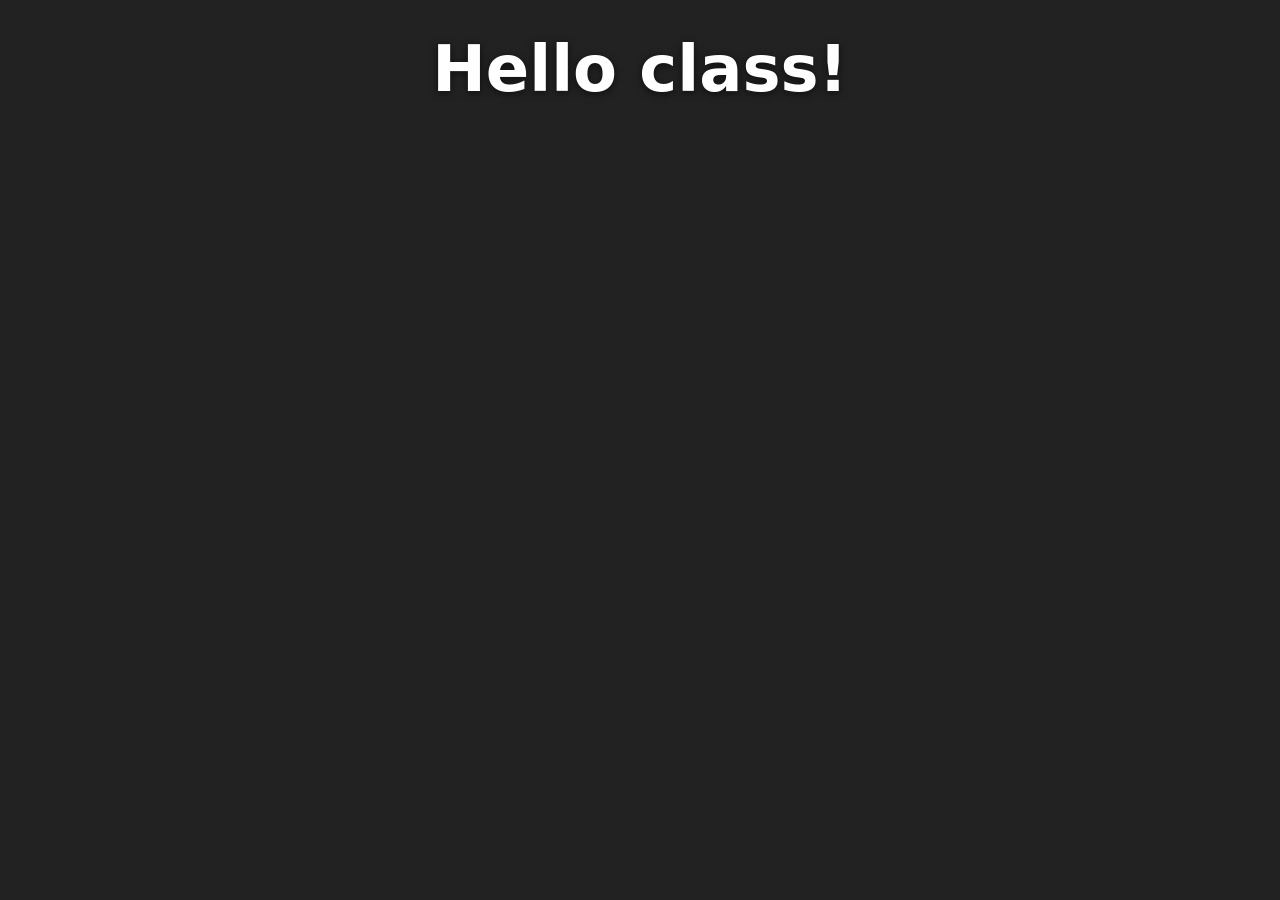
==== index.html @ 171ac143 "Add Hello class webpage with test-image.png background Co-Authored-By: Claude Opus 5.5 <noreply@anth" ====
<!DOCTYPE html>
<html lang="en">
<head>
  <meta charset="UTF-8">
  <meta name="viewport" content="width=device-width, initial-scale=1.0">
  <title>Hello Class</title>
  <style>
    html, body {
      margin: 0;
      min-height: 100%;
    }

    body {
      min-height: 100vh;
      background-color: #222;
      background-image: url("test-image.png");
      background-size: cover;
      background-position: center;
      background-repeat: no-repeat;
      background-attachment: fixed;
      font-family: system-ui, -apple-system, "Segoe UI", Roboto, sans-serif;
    }

    h1 {
      margin: 0;
      padding: 2rem 1rem;
      text-align: center;
      font-size: clamp(2rem, 6vw, 4rem);
      color: #fff;
      text-shadow: 0 2px 8px rgba(0, 0, 0, 0.6);
    }
  </style>
</head>
<body>
  <h1>Hello class!</h1>
</body>
</html>
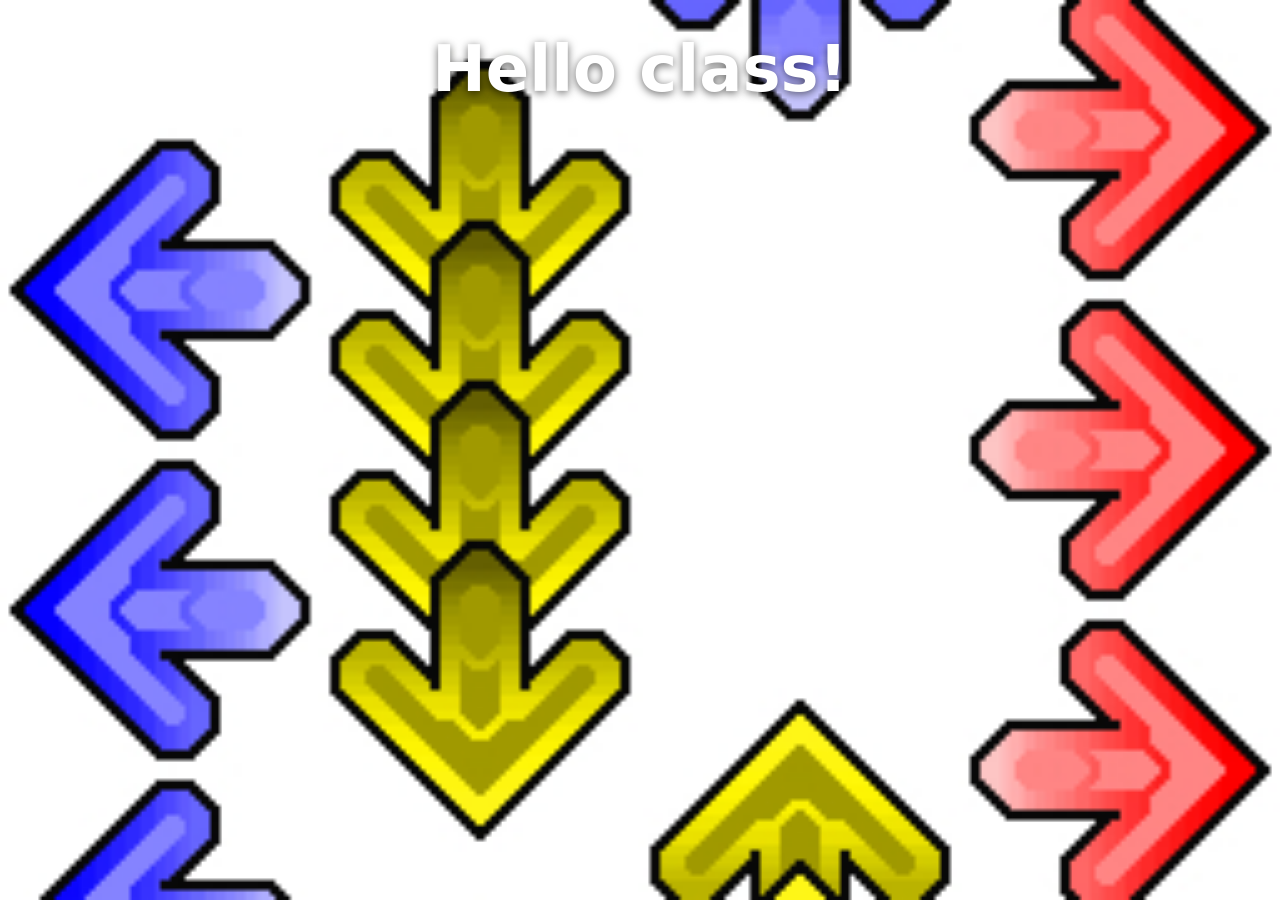
==== commit b7e7653e: "Use Note_example.jpg as the page background Co-Authored-By: Claude Opus 5.5 <noreply@anthropic.com> " ====
--- a/index.html
+++ b/index.html
@@ -13,7 +13,7 @@
     body {
       min-height: 100vh;
       background-color: #222;
-      background-image: url("test-image.png");
+      background-image: url("Note_example.jpg");
       background-size: cover;
       background-position: center;
       background-repeat: no-repeat;
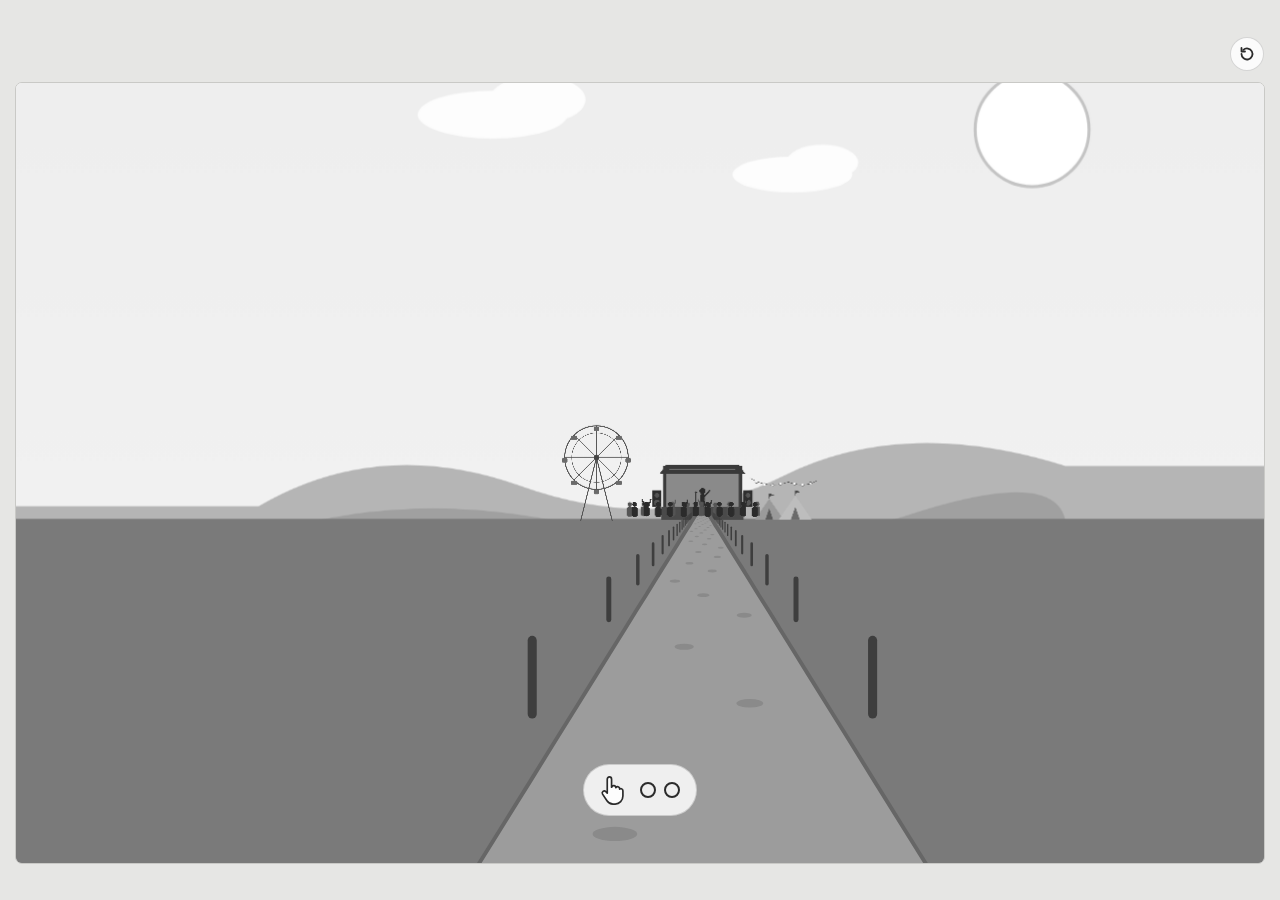
==== commit d35bd4d1: "Add Getting to the Front: one sequential prototype from the three studies Combines the studies into " ====
--- a/index.html
+++ b/index.html
@@ -1,37 +1,417 @@
-<!DOCTYPE html>
+<!doctype html>
 <html lang="en">
 <head>
-  <meta charset="UTF-8">
-  <meta name="viewport" content="width=device-width, initial-scale=1.0">
-  <title>Hello Class</title>
-  <style>
-    html, body {
-      margin: 0;
-      min-height: 100%;
-    }
-
-    body {
-      min-height: 100vh;
-      background-color: #222;
-      background-image: url("Note_example.jpg");
-      background-size: cover;
-      background-position: center;
-      background-repeat: no-repeat;
-      background-attachment: fixed;
-      font-family: system-ui, -apple-system, "Segoe UI", Roboto, sans-serif;
-    }
-
-    h1 {
-      margin: 0;
-      padding: 2rem 1rem;
-      text-align: center;
-      font-size: clamp(2rem, 6vw, 4rem);
-      color: #fff;
-      text-shadow: 0 2px 8px rgba(0, 0, 0, 0.6);
-    }
-  </style>
+<meta charset="utf-8">
+<meta name="viewport" content="width=device-width,initial-scale=1,viewport-fit=cover">
+<title>Getting to the Front</title>
+<link rel="preconnect" href="https://fonts.googleapis.com">
+<link rel="stylesheet" href="https://fonts.googleapis.com/css2?family=Space+Mono:wght@400;700&display=swap">
+<link rel="stylesheet" href="css/style.css">
 </head>
 <body>
-  <h1>Hello class!</h1>
+
+<div class="top">
+  <button class="reset" id="reset" type="button" aria-label="Reset">
+    <svg viewBox="0 0 16 16" fill="none" stroke="currentColor" stroke-width="1.8" stroke-linecap="round" stroke-linejoin="round" aria-hidden="true">
+      <path d="M2.5 8a5.5 5.5 0 1 0 1.8-4.1"/><path d="M2.5 2v3.5H6"/>
+    </svg>
+  </button>
+</div>
+
+<div class="frame" id="frame" data-stage="1" aria-label="Outdoor festival scene seen from far away. Click twice to push the camera forward.">
+
+  <!-- ===================== Stage 1: Camera Push Forward (01-camera-push-forward) ===================== -->
+  <div class="stage" id="s1">
+    <!-- Each layer: r = its distance from the camera at the end position (the back of the crowd, front row = 1) -->
+    <!-- sky, sun, clouds -->
+    <svg class="layer" data-r="200" data-e="330" viewBox="0 0 800 500" preserveAspectRatio="xMidYMid slice">
+      <defs><linearGradient id="s1-sky" x1="0" y1="0" x2="0" y2="1"><stop offset="0" stop-color="#d9d9d9"/><stop offset="1" stop-color="#f2f2f2"/></linearGradient></defs>
+      <rect x="-2000" y="-2000" width="4800" height="2400" fill="url(#s1-sky)"/>
+      <circle cx="660" cy="80" r="38" fill="#ffffff" stroke="#c4c4c4" stroke-width="2"/>
+      <g fill="#ffffff" opacity="0.9">
+        <ellipse cx="300" cy="70" rx="50" ry="16"/><ellipse cx="330" cy="60" rx="32" ry="16"/>
+        <ellipse cx="500" cy="110" rx="40" ry="12"/><ellipse cx="520" cy="102" rx="24" ry="12"/>
+      </g>
+    </svg>
+    <!-- distant hills -->
+    <svg class="layer" data-r="15" data-e="318" viewBox="0 0 800 500" preserveAspectRatio="xMidYMid slice">
+      <path d="M-3000,320 L0,320 Q120,250 260,300 T520,290 T800,280 L3800,280 L3800,2000 L-3000,2000 Z" fill="#b5b5b5"/>
+      <path d="M-3000,350 L0,350 Q150,300 320,340 T640,330 T800,335 L3800,335 L3800,2000 L-3000,2000 Z" fill="#a0a0a0"/>
+    </svg>
+    <!-- ground plane -->
+    <svg class="layer" data-r="2.1" data-e="332" viewBox="0 0 800 500" preserveAspectRatio="xMidYMid slice">
+      <rect x="-20000" y="378" width="40000" height="20000" fill="#7a7a7a"/>
+    </svg>
+    <!-- ferris wheel -->
+    <svg class="layer" data-r="2.4" data-e="332" viewBox="0 0 800 500" preserveAspectRatio="xMidYMid slice">
+      <g stroke="#555555" stroke-width="3" fill="none">
+        <line x1="140" y1="200" x2="95" y2="380"/><line x1="140" y1="200" x2="185" y2="380"/>
+        <circle cx="140" cy="200" r="90"/><circle cx="140" cy="200" r="70" stroke-width="1.5"/>
+        <line x1="50" y1="200" x2="230" y2="200" stroke-width="1.5"/><line x1="140" y1="110" x2="140" y2="290" stroke-width="1.5"/>
+        <line x1="76.4" y1="136.4" x2="203.6" y2="263.6" stroke-width="1.5"/><line x1="203.6" y1="136.4" x2="76.4" y2="263.6" stroke-width="1.5"/>
+      </g>
+      <circle cx="140" cy="200" r="7" fill="#444444"/>
+      <g fill="#6a6a6a">
+        <rect x="222" y="202" width="16" height="12" rx="3"/><rect x="195.6" y="265.6" width="16" height="12" rx="3"/>
+        <rect x="132" y="292" width="16" height="12" rx="3"/><rect x="68.4" y="265.6" width="16" height="12" rx="3"/>
+        <rect x="42" y="202" width="16" height="12" rx="3"/><rect x="68.4" y="138.4" width="16" height="12" rx="3"/>
+        <rect x="132" y="112" width="16" height="12" rx="3"/><rect x="195.6" y="138.4" width="16" height="12" rx="3"/>
+      </g>
+    </svg>
+    <!-- stage: the destination -->
+    <svg class="layer" data-r="2.2" data-e="292" viewBox="0 0 800 500" preserveAspectRatio="xMidYMid slice">
+      <rect x="330" y="200" width="220" height="100" fill="#8a8a8a"/>
+      <polygon points="310,200 570,200 550,172 330,172" fill="#3a3a3a"/>
+      <line x1="340" y1="186" x2="540" y2="186" stroke="#7a7a7a" stroke-width="1.5"/>
+      <rect x="320" y="175" width="10" height="125" fill="#3a3a3a"/><rect x="550" y="175" width="10" height="125" fill="#3a3a3a"/>
+      <rect x="315" y="300" width="250" height="40" fill="#4a4a4a"/>
+      <rect x="288" y="250" width="28" height="50" fill="#2e2e2e"/><circle cx="302" cy="265" r="7" fill="#555555"/><circle cx="302" cy="287" r="9" fill="#555555"/>
+      <rect x="564" y="250" width="28" height="50" fill="#2e2e2e"/><circle cx="578" cy="265" r="7" fill="#555555"/><circle cx="578" cy="287" r="9" fill="#555555"/>
+      <circle cx="440" cy="252" r="9" fill="#2b2b2b"/>
+      <rect x="433" y="261" width="14" height="39" rx="5" fill="#2b2b2b"/>
+      <line x1="447" y1="268" x2="462" y2="250" stroke="#2b2b2b" stroke-width="4" stroke-linecap="round"/>
+      <line x1="420" y1="300" x2="420" y2="258" stroke="#2b2b2b" stroke-width="2"/><circle cx="420" cy="256" r="3" fill="#2b2b2b"/>
+    </svg>
+    <!-- tents + string lights -->
+    <svg class="layer" data-r="2.1" data-e="332" viewBox="0 0 800 500" preserveAspectRatio="xMidYMid slice">
+      <polygon points="605,380 650,315 695,380" fill="#9a9a9a"/><polygon points="638,380 650,345 662,380" fill="#5a5a5a"/>
+      <line x1="650" y1="315" x2="650" y2="298" stroke="#444444" stroke-width="2"/><polygon points="650,298 666,303 650,308" fill="#444444"/>
+      <polygon points="680,380 732,305 784,380" fill="#bdbdbd"/><polygon points="718,380 732,340 746,380" fill="#6a6a6a"/>
+      <line x1="732" y1="305" x2="732" y2="288" stroke="#444444" stroke-width="2"/><polygon points="732,288 748,293 732,298" fill="#444444"/>
+      <path d="M590,250 Q650,285 710,262 Q760,282 800,258" fill="none" stroke="#444444" stroke-width="1.5"/>
+      <g fill="#ffffff" stroke="#555555" stroke-width="1">
+        <circle cx="610" cy="262" r="4"/><circle cx="635" cy="270" r="4"/><circle cx="660" cy="272" r="4"/><circle cx="685" cy="268" r="4"/>
+        <circle cx="730" cy="268" r="4"/><circle cx="755" cy="271" r="4"/><circle cx="780" cy="266" r="4"/>
+      </g>
+    </svg>
+    <!-- path on the ground, drawn in true perspective each frame -->
+    <svg class="overlay" viewBox="0 0 800 500" preserveAspectRatio="xMidYMid slice">
+      <polygon id="s1-pathBody" fill="#9c9c9c"/>
+      <polyline id="s1-pathEdgeL" fill="none" stroke="#666666" stroke-linecap="round"/>
+      <polyline id="s1-pathEdgeR" fill="none" stroke="#666666" stroke-linecap="round"/>
+      <g id="s1-pathMarks" fill="#8a8a8a"></g>
+    </svg>
+    <!-- crowd back -->
+    <svg class="layer" data-r="1.2" data-e="394" data-blur="1" viewBox="0 0 800 500" preserveAspectRatio="xMidYMid slice">
+      <g fill="#555555">
+        <circle cx="75" cy="395" r="11"/><rect x="61" y="406" width="28" height="50" rx="11"/>
+        <circle cx="145" cy="393" r="11"/><rect x="131" y="404" width="28" height="50" rx="11"/>
+        <circle cx="215" cy="396" r="11"/><rect x="201" y="407" width="28" height="50" rx="11"/>
+        <circle cx="290" cy="394" r="11"/><rect x="276" y="405" width="28" height="50" rx="11"/>
+        <circle cx="365" cy="395" r="11"/><rect x="351" y="406" width="28" height="50" rx="11"/>
+        <circle cx="435" cy="393" r="11"/><rect x="421" y="404" width="28" height="50" rx="11"/>
+        <circle cx="505" cy="396" r="11"/><rect x="491" y="407" width="28" height="50" rx="11"/>
+        <circle cx="575" cy="394" r="11"/><rect x="561" y="405" width="28" height="50" rx="11"/>
+        <circle cx="645" cy="395" r="11"/><rect x="631" y="406" width="28" height="50" rx="11"/>
+        <circle cx="715" cy="393" r="11"/><rect x="701" y="404" width="28" height="50" rx="11"/>
+      </g>
+      <g stroke="#555555" stroke-width="6" stroke-linecap="round">
+        <line x1="295" y1="410" x2="305" y2="375"/><line x1="440" y1="410" x2="450" y2="372"/>
+        <line x1="430" y1="410" x2="420" y2="372"/><line x1="650" y1="410" x2="660" y2="374"/>
+      </g>
+    </svg>
+    <!-- crowd front -->
+    <svg class="layer" data-r="1" data-e="432" data-blur="1" viewBox="0 0 800 500" preserveAspectRatio="xMidYMid slice">
+      <g fill="#2b2b2b">
+        <circle cx="40" cy="432" r="14"/><rect x="22" y="446" width="36" height="60" rx="14"/>
+        <circle cx="110" cy="430" r="14"/><rect x="92" y="444" width="36" height="60" rx="14"/>
+        <circle cx="180" cy="433" r="14"/><rect x="162" y="447" width="36" height="60" rx="14"/>
+        <circle cx="250" cy="431" r="14"/><rect x="232" y="445" width="36" height="60" rx="14"/>
+        <circle cx="330" cy="432" r="14"/><rect x="312" y="446" width="36" height="60" rx="14"/>
+        <circle cx="400" cy="430" r="14"/><rect x="382" y="444" width="36" height="60" rx="14"/>
+        <circle cx="470" cy="433" r="14"/><rect x="452" y="447" width="36" height="60" rx="14"/>
+        <circle cx="540" cy="431" r="14"/><rect x="522" y="445" width="36" height="60" rx="14"/>
+        <circle cx="610" cy="432" r="14"/><rect x="592" y="446" width="36" height="60" rx="14"/>
+        <circle cx="680" cy="430" r="14"/><rect x="662" y="444" width="36" height="60" rx="14"/>
+        <circle cx="750" cy="433" r="14"/><rect x="732" y="447" width="36" height="60" rx="14"/>
+      </g>
+      <g stroke="#2b2b2b" stroke-width="8" stroke-linecap="round">
+        <line x1="120" y1="452" x2="135" y2="405"/><line x1="100" y1="452" x2="85" y2="405"/>
+        <line x1="340" y1="454" x2="352" y2="408"/><line x1="480" y1="455" x2="494" y2="410"/>
+        <line x1="460" y1="455" x2="446" y2="410"/><line x1="690" y1="452" x2="702" y2="406"/>
+      </g>
+    </svg>
+
+    <!-- path-side posts nearer than the crowd -->
+    <svg class="overlay" viewBox="0 0 800 500" preserveAspectRatio="xMidYMid slice"><g id="s1-posts"></g></svg>
+
+    <!-- Signifiers: cursor hand + two progress circles -->
+    <div class="hint" id="s1-hint" aria-hidden="true">
+      <svg class="hand" viewBox="0 0 32 32">
+        <path d="M12 4.5c0-1.4 1-2.5 2.3-2.5S16.6 3.1 16.6 4.5V13l.2-.1c.4-1.1 1.4-1.8 2.5-1.6 1 .2 1.7 1 1.8 2l.1.2c.5-.8 1.5-1.2 2.4-1 1 .3 1.6 1.2 1.6 2.2v.3c.5-.4 1.2-.6 1.9-.4 1 .3 1.6 1.2 1.6 2.2v5.7c0 4.6-3.6 8.5-8.2 8.5h-2.4c-2.6 0-5-1.3-6.4-3.5l-4.7-7.1c-.6-1-.4-2.2.5-2.9.9-.7 2.2-.6 3 .3L12 19.3V4.5z" fill="var(--pill)" stroke="currentColor" stroke-width="1.8" stroke-linejoin="round"/>
+      </svg>
+      <div class="dots" id="s1-dots"><span class="dot"></span><span class="dot"></span></div>
+    </div>
+  </div>
+
+  <!-- ===================== Stage 2: Push to the Side (02-push-to-the-side) ===================== -->
+  <div class="stage" id="s2" style="opacity:0;visibility:hidden">
+    <svg class="scene" viewBox="0 0 800 500" preserveAspectRatio="xMidYMid slice" aria-hidden="true">
+      <defs>
+        <linearGradient id="s2-sky" x1="0" y1="0" x2="0" y2="1">
+          <stop offset="0" stop-color="#cfcfcf"/><stop offset="1" stop-color="#ededed"/>
+        </linearGradient>
+        <linearGradient id="s2-beam" x1="0" y1="0" x2="0" y2="1">
+          <stop offset="0" stop-color="#ffffff" stop-opacity="0.75"/><stop offset="1" stop-color="#ffffff" stop-opacity="0"/>
+        </linearGradient>
+      </defs>
+      <g id="s2-cam">
+        <rect x="-200" y="-200" width="1200" height="900" fill="url(#s2-sky)"/>
+        <!-- Stage -->
+        <rect x="270" y="150" width="260" height="110" fill="#8a8a8a"/>
+        <polygon points="250,150 550,150 528,118 272,118" fill="#3a3a3a"/>
+        <line x1="285" y1="134" x2="515" y2="134" stroke="#7a7a7a" stroke-width="1.5"/>
+        <rect x="260" y="122" width="10" height="138" fill="#3a3a3a"/>
+        <rect x="530" y="122" width="10" height="138" fill="#3a3a3a"/>
+        <polygon points="300,138 240,260 330,260" fill="url(#s2-beam)"/>
+        <polygon points="400,138 360,260 440,260" fill="url(#s2-beam)"/>
+        <polygon points="500,138 470,260 560,260" fill="url(#s2-beam)"/>
+        <g fill="#ffffff" stroke="#555555" stroke-width="1">
+          <circle cx="300" cy="140" r="5"/><circle cx="400" cy="140" r="5"/><circle cx="500" cy="140" r="5"/>
+        </g>
+        <rect x="226" y="200" width="30" height="60" fill="#2e2e2e"/>
+        <circle cx="241" cy="217" r="7" fill="#555555"/><circle cx="241" cy="242" r="10" fill="#555555"/>
+        <rect x="544" y="200" width="30" height="60" fill="#2e2e2e"/>
+        <circle cx="559" cy="217" r="7" fill="#555555"/><circle cx="559" cy="242" r="10" fill="#555555"/>
+        <circle cx="400" cy="206" r="9" fill="#2b2b2b"/>
+        <rect x="393" y="215" width="14" height="40" rx="5" fill="#2b2b2b"/>
+        <line x1="407" y1="222" x2="422" y2="202" stroke="#2b2b2b" stroke-width="4" stroke-linecap="round"/>
+        <!-- Ground -->
+        <rect x="-200" y="260" width="1200" height="440" fill="#7a7a7a"/>
+        <!-- Crowd is built in script so each person can be shoved -->
+        <g id="s2-crowd"></g>
+      </g>
+      <!-- The viewer's own arms -->
+      <g id="s2-armL">
+        <g fill="#1f1f1f">
+          <path d="M150,500 L250,500 L320,330 L285,312 Z"/>
+          <ellipse cx="305" cy="312" rx="24" ry="28" transform="rotate(25 305 312)"/>
+          <rect x="283" y="268" width="11" height="40" rx="5.5" transform="rotate(25 288 288)"/>
+          <rect x="296" y="264" width="11" height="44" rx="5.5" transform="rotate(25 301 286)"/>
+          <rect x="309" y="268" width="11" height="40" rx="5.5" transform="rotate(25 314 288)"/>
+          <rect x="321" y="276" width="10" height="34" rx="5" transform="rotate(25 326 293)"/>
+          <rect x="318" y="306" width="10" height="28" rx="5" transform="rotate(70 323 320)"/>
+        </g>
+        <path d="M165,500 L245,500 L262,455 L196,438 Z" fill="#4a4a4a"/>
+      </g>
+      <g id="s2-armR">
+        <g fill="#1f1f1f">
+          <path d="M650,500 L550,500 L480,330 L515,312 Z"/>
+          <ellipse cx="495" cy="312" rx="24" ry="28" transform="rotate(-25 495 312)"/>
+          <rect x="506" y="268" width="11" height="40" rx="5.5" transform="rotate(-25 512 288)"/>
+          <rect x="493" y="264" width="11" height="44" rx="5.5" transform="rotate(-25 499 286)"/>
+          <rect x="480" y="268" width="11" height="40" rx="5.5" transform="rotate(-25 486 288)"/>
+          <rect x="469" y="276" width="10" height="34" rx="5" transform="rotate(-25 474 293)"/>
+          <rect x="472" y="306" width="10" height="28" rx="5" transform="rotate(-70 477 320)"/>
+        </g>
+        <path d="M635,500 L555,500 L538,455 L604,438 Z" fill="#4a4a4a"/>
+      </g>
+    </svg>
+
+    <div class="meter left" id="s2-meterL" aria-hidden="true">
+      <svg class="hand" viewBox="0 0 32 32">
+        <path d="M12 4.5c0-1.4 1-2.5 2.3-2.5S16.6 3.1 16.6 4.5V13l.2-.1c.4-1.1 1.4-1.8 2.5-1.6 1 .2 1.7 1 1.8 2l.1.2c.5-.8 1.5-1.2 2.4-1 1 .3 1.6 1.2 1.6 2.2v.3c.5-.4 1.2-.6 1.9-.4 1 .3 1.6 1.2 1.6 2.2v5.7c0 4.6-3.6 8.5-8.2 8.5h-2.4c-2.6 0-5-1.3-6.4-3.5l-4.7-7.1c-.6-1-.4-2.2.5-2.9.9-.7 2.2-.6 3 .3L12 19.3V4.5z" fill="var(--pill)" stroke="currentColor" stroke-width="1.8" stroke-linejoin="round"/>
+      </svg>
+      <div class="bar"><div class="fill" id="s2-fillL"></div><div class="ticks"></div></div>
+    </div>
+    <div class="meter right" id="s2-meterR" aria-hidden="true">
+      <svg class="hand" viewBox="0 0 32 32">
+        <path d="M12 4.5c0-1.4 1-2.5 2.3-2.5S16.6 3.1 16.6 4.5V13l.2-.1c.4-1.1 1.4-1.8 2.5-1.6 1 .2 1.7 1 1.8 2l.1.2c.5-.8 1.5-1.2 2.4-1 1 .3 1.6 1.2 1.6 2.2v.3c.5-.4 1.2-.6 1.9-.4 1 .3 1.6 1.2 1.6 2.2v5.7c0 4.6-3.6 8.5-8.2 8.5h-2.4c-2.6 0-5-1.3-6.4-3.5l-4.7-7.1c-.6-1-.4-2.2.5-2.9.9-.7 2.2-.6 3 .3L12 19.3V4.5z" fill="var(--pill)" stroke="currentColor" stroke-width="1.8" stroke-linejoin="round"/>
+      </svg>
+      <div class="bar"><div class="fill" id="s2-fillR"></div><div class="ticks"></div></div>
+    </div>
+  </div>
+
+  <!-- ===================== Stage 3: Push Forward (03-push-forward-through-crowd) ===================== -->
+  <div class="stage" id="s3" style="opacity:0;visibility:hidden">
+    <svg class="scene" viewBox="0 0 800 500" preserveAspectRatio="xMidYMid slice" aria-hidden="true">
+      <defs>
+        <linearGradient id="s3-sky" x1="0" y1="0" x2="0" y2="1">
+          <stop offset="0" stop-color="#cfcfcf"/><stop offset="1" stop-color="#ededed"/>
+        </linearGradient>
+        <linearGradient id="s3-beam" x1="0" y1="0" x2="0" y2="1">
+          <stop offset="0" stop-color="#ffffff" stop-opacity="0.7"/><stop offset="1" stop-color="#ffffff" stop-opacity="0"/>
+        </linearGradient>
+      </defs>
+      <g id="s3-world">
+        <rect x="-4000" y="-4000" width="8800" height="8800" fill="url(#s3-sky)"/>
+
+        <!-- Stage (r 3.0) -->
+        <g class="layer" data-r="3" data-k="3">
+          <rect x="120" y="90" width="560" height="200" fill="#8a8a8a"/>
+          <polygon points="80,90 720,90 690,48 110,48" fill="#3a3a3a"/>
+          <line x1="130" y1="70" x2="670" y2="70" stroke="#6a6a6a" stroke-width="2"/>
+          <rect x="104" y="56" width="16" height="234" fill="#3a3a3a"/>
+          <rect x="680" y="56" width="16" height="234" fill="#3a3a3a"/>
+          <g id="s3-beams">
+            <polygon points="230,80 150,290 290,290" fill="url(#s3-beam)"/>
+            <polygon points="400,80 330,290 470,290" fill="url(#s3-beam)"/>
+            <polygon points="570,80 510,290 650,290" fill="url(#s3-beam)"/>
+          </g>
+          <g fill="#ffffff" stroke="#555555" stroke-width="1.5">
+            <circle cx="230" cy="82" r="7"/><circle cx="400" cy="82" r="7"/><circle cx="570" cy="82" r="7"/>
+          </g>
+          <rect x="134" y="180" width="54" height="110" fill="#2e2e2e"/>
+          <circle class="cone" data-r0="13" cx="161" cy="210" r="13" fill="#555555"/>
+          <circle class="cone" data-r0="19" cx="161" cy="256" r="19" fill="#555555"/>
+          <rect x="612" y="180" width="54" height="110" fill="#2e2e2e"/>
+          <circle class="cone" data-r0="13" cx="639" cy="210" r="13" fill="#555555"/>
+          <circle class="cone" data-r0="19" cx="639" cy="256" r="19" fill="#555555"/>
+          <!-- Performer -->
+          <g id="s3-performer">
+            <line x1="372" y1="290" x2="372" y2="178" stroke="#2b2b2b" stroke-width="3"/>
+            <line x1="372" y1="178" x2="388" y2="172" stroke="#2b2b2b" stroke-width="3" stroke-linecap="round"/>
+            <g id="s3-pBody">
+              <circle cx="400" cy="160" r="17" fill="#2b2b2b"/>
+              <path id="s3-smile" d="M391,163 Q400,172 409,163" fill="none" stroke="#bdbdbd" stroke-width="2.6" stroke-linecap="round" opacity="0"/>
+              <rect x="386" y="178" width="28" height="70" rx="10" fill="#2b2b2b"/>
+              <line id="s3-armUp" x1="412" y1="190" x2="440" y2="150" stroke="#2b2b2b" stroke-width="7" stroke-linecap="round"/>
+              <!-- thumbs up, toward the viewer -->
+              <g id="s3-thumb" opacity="0">
+                <line x1="412" y1="190" x2="444" y2="176" stroke="#2b2b2b" stroke-width="7" stroke-linecap="round"/>
+                <rect x="440" y="168" width="15" height="15" rx="5" fill="#2b2b2b"/>
+                <rect x="443" y="154" width="7" height="17" rx="3.5" fill="#2b2b2b"/>
+              </g>
+              <ellipse cx="404" cy="226" rx="20" ry="14" fill="#555555" transform="rotate(-25 404 226)"/>
+              <line x1="414" y1="220" x2="452" y2="196" stroke="#555555" stroke-width="4" stroke-linecap="round"/>
+            </g>
+            <rect x="388" y="242" width="10" height="48" rx="4" fill="#2b2b2b"/>
+            <rect x="402" y="242" width="10" height="48" rx="4" fill="#2b2b2b"/>
+          </g>
+          <rect x="96" y="320" width="608" height="140" fill="#3a3a3a"/>
+          <rect x="96" y="290" width="608" height="34" fill="#4a4a4a"/>
+          <line x1="96" y1="290" x2="704" y2="290" stroke="#3a3a3a" stroke-width="3"/>
+        </g>
+
+        <!-- Ground + barrier (r 1.6) -->
+        <g class="layer" data-r="1.6" data-k="1.6">
+          <rect x="-4000" y="340" width="8800" height="5000" fill="#7a7a7a"/>
+          <rect x="-4000" y="324" width="8800" height="16" fill="#9a9a9a"/>
+          <g stroke="#8a8a8a" stroke-width="3">
+            <line x1="-200" y1="324" x2="-200" y2="340"/><line x1="-80" y1="324" x2="-80" y2="340"/>
+            <line x1="40" y1="324" x2="40" y2="340"/><line x1="160" y1="324" x2="160" y2="340"/>
+            <line x1="280" y1="324" x2="280" y2="340"/><line x1="400" y1="324" x2="400" y2="340"/>
+            <line x1="520" y1="324" x2="520" y2="340"/><line x1="640" y1="324" x2="640" y2="340"/>
+            <line x1="760" y1="324" x2="760" y2="340"/><line x1="880" y1="324" x2="880" y2="340"/>
+            <line x1="1000" y1="324" x2="1000" y2="340"/>
+          </g>
+        </g>
+
+        <!-- Front row at the barrier (r 1.5) -->
+        <g class="layer crowd" data-r="1.5" data-k="1.5">
+          <g fill="#8c8c8c">
+            <circle cx="30" cy="322" r="13"/><rect x="12" y="335" width="36" height="60" rx="13"/>
+            <circle cx="110" cy="320" r="13"/><rect x="92" y="333" width="36" height="60" rx="13"/>
+            <circle cx="190" cy="323" r="13"/><rect x="172" y="336" width="36" height="60" rx="13"/>
+            <circle cx="270" cy="321" r="13"/><rect x="252" y="334" width="36" height="60" rx="13"/>
+            <circle cx="350" cy="322" r="13"/><rect x="332" y="335" width="36" height="60" rx="13"/>
+            <circle cx="450" cy="320" r="13"/><rect x="432" y="333" width="36" height="60" rx="13"/>
+            <circle cx="530" cy="323" r="13"/><rect x="512" y="336" width="36" height="60" rx="13"/>
+            <circle cx="610" cy="321" r="13"/><rect x="592" y="334" width="36" height="60" rx="13"/>
+            <circle cx="690" cy="322" r="13"/><rect x="672" y="335" width="36" height="60" rx="13"/>
+            <circle cx="770" cy="320" r="13"/><rect x="752" y="333" width="36" height="60" rx="13"/>
+          </g>
+          <g stroke="#8c8c8c" stroke-width="7" stroke-linecap="round">
+            <line x1="120" y1="342" x2="132" y2="290"/><line x1="100" y1="342" x2="88" y2="290"/>
+            <line x1="280" y1="342" x2="292" y2="292"/>
+            <line x1="460" y1="342" x2="472" y2="290"/><line x1="440" y1="342" x2="428" y2="290"/>
+            <line x1="700" y1="342" x2="712" y2="292"/>
+          </g>
+        </g>
+
+        <!-- Middle row (r 1.0) -->
+        <g class="layer crowd" data-r="1" data-k="1">
+          <g fill="#5e5e5e">
+            <circle cx="70" cy="362" r="19"/><rect x="44" y="381" width="52" height="120" rx="19"/>
+            <circle cx="200" cy="358" r="19"/><rect x="174" y="377" width="52" height="120" rx="19"/>
+            <circle cx="600" cy="358" r="19"/><rect x="574" y="377" width="52" height="120" rx="19"/>
+            <circle cx="730" cy="362" r="19"/><rect x="704" y="381" width="52" height="120" rx="19"/>
+          </g>
+          <g stroke="#5e5e5e" stroke-width="10" stroke-linecap="round">
+            <line x1="215" y1="390" x2="238" y2="320"/>
+            <line x1="585" y1="390" x2="562" y2="320"/>
+            <line x1="745" y1="394" x2="768" y2="324"/>
+          </g>
+        </g>
+
+        <!-- Nearest heads (r 0.6) -->
+        <g class="layer crowd" data-r="0.6" data-k="0.6">
+          <g fill="#3a3a3a">
+            <circle cx="-4" cy="420" r="38"/><rect x="-52" y="456" width="96" height="80" rx="38"/>
+            <circle cx="804" cy="420" r="38"/><rect x="756" y="456" width="96" height="80" rx="38"/>
+          </g>
+        </g>
+
+        <!-- Two rows that stand between the viewer and the barrier at the start,
+             built from the same crowd figures, leaving a man-sized gap in the middle -->
+        <g class="layer crowd" data-r="-0.6" data-k="1.6">
+          <g fill="#4a4a4a">
+            <circle cx="60" cy="312" r="28"/><rect x="24" y="340" width="72" height="200" rx="28"/>
+            <circle cx="166" cy="318" r="28"/><rect x="130" y="346" width="72" height="200" rx="28"/>
+            <circle cx="272" cy="314" r="28"/><rect x="236" y="342" width="72" height="200" rx="28"/>
+            <circle cx="528" cy="314" r="28"/><rect x="492" y="342" width="72" height="200" rx="28"/>
+            <circle cx="634" cy="318" r="28"/><rect x="598" y="346" width="72" height="200" rx="28"/>
+            <circle cx="740" cy="312" r="28"/><rect x="704" y="340" width="72" height="200" rx="28"/>
+          </g>
+          <g stroke="#4a4a4a" stroke-width="14" stroke-linecap="round">
+            <line x1="190" y1="370" x2="214" y2="276"/><line x1="610" y1="370" x2="586" y2="276"/>
+          </g>
+        </g>
+        <g class="layer crowd" data-r="-1.4" data-k="0.8">
+          <g fill="#2e2e2e">
+            <circle cx="30" cy="300" r="46"/><rect x="-30" y="346" width="120" height="280" rx="46"/>
+            <circle cx="150" cy="306" r="46"/><rect x="90" y="352" width="120" height="280" rx="46"/>
+            <circle cx="262" cy="320" r="46"/><rect x="202" y="366" width="120" height="280" rx="46"/>
+            <circle cx="538" cy="320" r="46"/><rect x="478" y="366" width="120" height="280" rx="46"/>
+            <circle cx="650" cy="306" r="46"/><rect x="590" y="352" width="120" height="280" rx="46"/>
+            <circle cx="770" cy="300" r="46"/><rect x="710" y="346" width="120" height="280" rx="46"/>
+          </g>
+          <g stroke="#2e2e2e" stroke-width="22" stroke-linecap="round">
+            <line x1="128" y1="390" x2="96" y2="236"/><line x1="680" y1="388" x2="712" y2="240"/>
+          </g>
+        </g>
+      </g>
+
+      <!-- The viewer's own hands -->
+      <g id="s3-handL">
+        <g fill="#1f1f1f">
+          <path d="M190,500 L280,500 L340,372 L306,356 Z"/>
+          <ellipse cx="324" cy="352" rx="23" ry="27" transform="rotate(22 324 352)"/>
+          <rect x="303" y="308" width="11" height="40" rx="5.5" transform="rotate(22 308 328)"/>
+          <rect x="316" y="304" width="11" height="44" rx="5.5" transform="rotate(22 321 326)"/>
+          <rect x="329" y="308" width="11" height="40" rx="5.5" transform="rotate(22 334 328)"/>
+          <rect x="341" y="316" width="10" height="34" rx="5" transform="rotate(22 346 333)"/>
+          <rect x="337" y="346" width="10" height="28" rx="5" transform="rotate(68 342 360)"/>
+        </g>
+        <path d="M200,500 L274,500 L290,462 L228,446 Z" fill="#4a4a4a"/>
+      </g>
+      <g id="s3-handR">
+        <g fill="#1f1f1f">
+          <path d="M610,500 L520,500 L460,372 L494,356 Z"/>
+          <ellipse cx="476" cy="352" rx="23" ry="27" transform="rotate(-22 476 352)"/>
+          <rect x="486" y="308" width="11" height="40" rx="5.5" transform="rotate(-22 492 328)"/>
+          <rect x="473" y="304" width="11" height="44" rx="5.5" transform="rotate(-22 479 326)"/>
+          <rect x="460" y="308" width="11" height="40" rx="5.5" transform="rotate(-22 466 328)"/>
+          <rect x="449" y="316" width="10" height="34" rx="5" transform="rotate(-22 454 333)"/>
+          <rect x="453" y="346" width="10" height="28" rx="5" transform="rotate(-68 458 360)"/>
+        </g>
+        <path d="M600,500 L526,500 L510,462 L572,446 Z" fill="#4a4a4a"/>
+      </g>
+    </svg>
+
+    <div class="hint" id="s3-hint" aria-hidden="true">
+      <div class="trail"></div>
+      <svg class="hand" viewBox="0 0 32 32">
+        <path d="M12 4.5c0-1.4 1-2.5 2.3-2.5S16.6 3.1 16.6 4.5V13l.2-.1c.4-1.1 1.4-1.8 2.5-1.6 1 .2 1.7 1 1.8 2l.1.2c.5-.8 1.5-1.2 2.4-1 1 .3 1.6 1.2 1.6 2.2v.3c.5-.4 1.2-.6 1.9-.4 1 .3 1.6 1.2 1.6 2.2v5.7c0 4.6-3.6 8.5-8.2 8.5h-2.4c-2.6 0-5-1.3-6.4-3.5l-4.7-7.1c-.6-1-.4-2.2.5-2.9.9-.7 2.2-.6 3 .3L12 19.3V4.5z" fill="#ffffff" stroke="currentColor" stroke-width="1.8" stroke-linejoin="round"/>
+      </svg>
+    </div>
+  </div>
+</div>
+
+<script src="js/audio.js"></script>
+<script src="js/stage1-camera.js"></script>
+<script src="js/stage2-sides.js"></script>
+<script src="js/stage3-forward.js"></script>
+<script src="js/main.js"></script>
 </body>
 </html>
--- a/css/style.css
+++ b/css/style.css
@@ -0,0 +1,175 @@
+/* Base: the page skeleton the three studies were published in */
+:root{color-scheme:light;box-sizing:border-box;padding-top:env(safe-area-inset-top,0px);padding-bottom:env(safe-area-inset-bottom,0px)}html{scroll-padding-top:env(safe-area-inset-top,0px)}body{margin:0;padding:0;font:14px -apple-system,BlinkMacSystemFont,sans-serif;background:#fff;color:#000}img{max-width:100%}[hidden]:not([hidden=until-found i]){display:none!important}
+
+/* Layout: one letterboxed scene frame centered on a quiet page; a reset icon sits above its top-right corner.
+   The three stages are stacked inside the frame and crossfade into each other. */
+:root {
+  --page: #e6e6e4;
+  --ink: #2b2b2b;
+  --muted: #6e6e6c;
+  --frame-edge: #c9c9c6;
+  --pill: rgba(255,255,255,0.84);
+  --pill-edge: rgba(43,43,43,0.18);
+  --bar-fill: #2b2b2b;
+  --yellow: #f6c90e;
+  --yellow-deep: #d9a900;
+  --font-ui: "Space Mono", ui-monospace, "SFMono-Regular", Menlo, monospace;
+}
+@media (prefers-color-scheme: dark) {
+  :root:not([data-theme="light"]) {
+    --page: #141414; --ink: #e8e8e6; --muted: #9a9a98; --frame-edge: #2c2c2c;
+    --pill: rgba(20,20,20,0.74); --pill-edge: rgba(255,255,255,0.16); --bar-fill: #e8e8e6; color-scheme: dark;
+  }
+}
+:root[data-theme="dark"] {
+  --page: #141414; --ink: #e8e8e6; --muted: #9a9a98; --frame-edge: #2c2c2c;
+  --pill: rgba(20,20,20,0.74); --pill-edge: rgba(255,255,255,0.16); --bar-fill: #e8e8e6; color-scheme: dark;
+}
+html, body { height: 100%; }
+body {
+  background: var(--page); color: var(--ink); font-family: var(--font-ui);
+  padding-left: max(16px, env(safe-area-inset-left, 0px));
+  padding-right: max(16px, env(safe-area-inset-right, 0px));
+  padding-block: 16px; box-sizing: border-box;
+  display: flex; flex-direction: column; align-items: center; justify-content: center; gap: 12px;
+  user-select: none; -webkit-user-select: none; -webkit-touch-callout: none;
+  overflow: hidden;
+}
+.top { width: min(100%, calc((100vh - 104px) * 1.6)); display: flex; justify-content: flex-end; }
+.reset {
+  width: 34px; height: 34px; border-radius: 50%; display: grid; place-items: center; padding: 0;
+  border: 1px solid var(--pill-edge); background: var(--pill); color: var(--ink); cursor: pointer;
+}
+.reset:hover { background: var(--page); }
+.reset:focus-visible { outline: 2px solid var(--ink); outline-offset: 2px; }
+.reset svg { width: 16px; height: 16px; }
+.frame {
+  position: relative; width: min(100%, calc((100vh - 104px) * 1.6));
+  aspect-ratio: 8 / 5; max-width: 100%;
+  overflow: hidden; border-radius: 6px; outline: 1px solid var(--frame-edge);
+  background: #f2f2f2; cursor: default; touch-action: none; contain: paint;
+}
+.frame[data-stage="2"], .frame[data-stage="3"] { cursor: grab; }
+.frame.holding { cursor: grabbing; }
+.stage { position: absolute; inset: 0; overflow: hidden; }
+#s1 { background: #f2f2f2; }
+#s2 { background: #dedede; }
+#s3 { background: #e4e4e4; }
+
+/* ---------- Stage 1: Camera Push Forward ---------- */
+/* Vanishing point sits on the stage floor: 440,300 in the 800×500 scene */
+#s1 .layer {
+  position: absolute; inset: 0; width: 100%; height: 100%;
+  will-change: transform, filter; overflow: visible;
+}
+#s1 .overlay { position: absolute; inset: 0; width: 100%; height: 100%; overflow: visible; pointer-events: none; }
+#s1 .hint {
+  position: absolute; left: 50%; bottom: 6%;
+  transform: translate(-50%, 12px); opacity: 0;
+  display: flex; align-items: center; gap: 14px;
+  padding: 10px 16px 10px 12px; border-radius: 999px;
+  background: var(--pill); border: 1px solid var(--pill-edge);
+  backdrop-filter: blur(6px); -webkit-backdrop-filter: blur(6px);
+  transition: opacity 420ms ease, transform 520ms cubic-bezier(.2,1.4,.4,1);
+  pointer-events: none;
+}
+#s1 .hint.in { opacity: 1; transform: translate(-50%, 0); }
+#s1 .hint.out { opacity: 0; transform: translate(-50%, 8px) scale(0.92); transition-duration: 260ms; }
+#s1 .hand { width: 30px; height: 30px; color: var(--ink); animation: tap 1.3s ease-in-out infinite; transform-origin: 40% 90%; }
+@keyframes tap {
+  0%, 55%, 100% { transform: translateY(0) rotate(0); }
+  65% { transform: translateY(3px) rotate(-6deg); }
+  75% { transform: translateY(0) rotate(0); }
+  82% { transform: translateY(3px) rotate(-6deg); }
+  92% { transform: translateY(0) rotate(0); }
+}
+#s1 .dots { display: flex; gap: 8px; }
+#s1 .dot {
+  width: 16px; height: 16px; border-radius: 50%;
+  border: 2px solid var(--ink); box-sizing: border-box; background: transparent;
+  transition: background 120ms ease, border-color 120ms ease;
+}
+#s1 .dot.on { background: var(--yellow); border-color: var(--yellow-deep); animation: pop 420ms cubic-bezier(.2,1.8,.4,1); }
+@keyframes pop { 0% { transform: scale(0.6); } 100% { transform: scale(1); } }
+.ripple {
+  position: absolute; width: 14px; height: 14px; margin: -7px 0 0 -7px; border-radius: 50%;
+  border: 2px solid var(--yellow); pointer-events: none;
+  animation: ripple 520ms ease-out forwards;
+}
+@keyframes ripple { to { transform: scale(4.2); opacity: 0; } }
+@media (prefers-reduced-motion: reduce) { #s1 .hand { animation: none; } }
+
+/* ---------- Stage 2: Push to the Side ---------- */
+#s2 .scene { position: absolute; inset: 0; width: 100%; height: 100%; display: block; }
+/* Push meters: hand + charge bar on each side */
+#s2 .meter {
+  position: absolute; top: 46%;
+  display: flex; flex-direction: column; align-items: center; gap: 8px;
+  padding: 10px 12px; border-radius: 14px;
+  background: var(--pill); border: 1px solid var(--pill-edge);
+  backdrop-filter: blur(6px); -webkit-backdrop-filter: blur(6px);
+  opacity: 0; transition: opacity 420ms ease, transform 520ms cubic-bezier(.2,1.4,.4,1);
+  pointer-events: none;
+}
+#s2 .meter.left { left: 3%; transform: translate(-10px, -50%); }
+#s2 .meter.right { right: 3%; transform: translate(10px, -50%); }
+#s2 .meter.in { opacity: 1; transform: translate(0, -50%); }
+#s2 .meter.out { opacity: 0; transition-duration: 260ms; }
+#s2 .meter.wait { opacity: 0.35; scale: 0.9; }
+#s2 .meter.wait .hand { animation: none; }
+#s2 .meter.full { animation: thump 380ms cubic-bezier(.2,1.8,.4,1); }
+@keyframes thump { 0% { scale: 0.9; } 100% { scale: 1; } }
+#s2 .hand { width: 30px; height: 30px; color: var(--ink); }
+#s2 .meter.left .hand { animation: swipeL 1.4s ease-in-out infinite; }
+#s2 .meter.right .hand { animation: swipeR 1.4s ease-in-out infinite; }
+@keyframes swipeL { 0%, 15% { transform: translateX(10px); opacity: 1; } 60% { transform: translateX(-10px); opacity: 1; } 80% { transform: translateX(-10px); opacity: 0.25; } 100% { transform: translateX(10px); opacity: 1; } }
+@keyframes swipeR { 0%, 15% { transform: translateX(-10px) scaleX(-1); opacity: 1; } 60% { transform: translateX(10px) scaleX(-1); opacity: 1; } 80% { transform: translateX(10px) scaleX(-1); opacity: 0.25; } 100% { transform: translateX(-10px) scaleX(-1); opacity: 1; } }
+#s2 .meter.active .hand { animation: none; opacity: 1; }
+#s2 .meter.right.active .hand { transform: scaleX(-1); }
+#s2 .bar {
+  position: relative; width: clamp(64px, 11vw, 120px); height: 12px;
+  border: 2px solid var(--ink); border-radius: 3px; box-sizing: border-box; overflow: hidden;
+}
+#s2 .bar .fill { position: absolute; top: 0; bottom: 0; width: 0%; background: var(--bar-fill); }
+#s2 .meter.left .fill { right: 0; }
+#s2 .meter.right .fill { left: 0; }
+#s2 .bar .ticks {
+  position: absolute; inset: 0;
+  background: repeating-linear-gradient(90deg, transparent 0 calc(12.5% - 1px), var(--pill) calc(12.5% - 1px) 12.5%);
+}
+@media (max-width: 480px) { #s2 .meter { padding: 6px 8px; gap: 5px; } #s2 .hand { width: 22px; height: 22px; } }
+@media (prefers-reduced-motion: reduce) { #s2 .meter .hand { animation: none !important; } }
+
+/* ---------- Stage 3: Push Forward ---------- */
+#s3 .scene { position: absolute; inset: 0; width: 100%; height: 100%; display: block; }
+#s3 .scene g { transform-box: view-box; }
+/* Signifier: a hand swiping forward over the gap */
+#s3 .hint {
+  position: absolute; left: 50%; top: 50%; width: 64px; height: 170px;
+  transform: translate(-50%, -22%); opacity: 0;
+  transition: opacity 420ms ease; pointer-events: none;
+}
+#s3 .hint.in { opacity: 1; }
+#s3 .hint .trail {
+  position: absolute; left: 50%; top: 6px; width: 4px; height: 124px; margin-left: -2px; border-radius: 2px;
+  background: linear-gradient(to bottom, rgba(255,255,255,0), rgba(255,255,255,0.95));
+  transform-origin: 50% 100%; animation: trail 1.5s ease-in-out infinite;
+}
+#s3 .hint .hand {
+  position: absolute; left: 50%; bottom: 0; width: 38px; height: 38px; margin-left: -15px;
+  color: #2b2b2b; animation: swipeUp 1.5s ease-in-out infinite;
+  filter: drop-shadow(0 1px 0 rgba(255,255,255,0.7));
+}
+@keyframes swipeUp {
+  0% { transform: translateY(0); opacity: 0; }
+  12% { transform: translateY(0); opacity: 1; }
+  22% { transform: translateY(4px) scale(0.92); }
+  70% { transform: translateY(-114px) scale(0.92); opacity: 1; }
+  88%, 100% { transform: translateY(-120px) scale(1); opacity: 0; }
+}
+@keyframes trail {
+  0%, 22% { transform: scaleY(0); opacity: 0; }
+  70% { transform: scaleY(1); opacity: 1; }
+  100% { transform: scaleY(1); opacity: 0; }
+}
+@media (prefers-reduced-motion: reduce) { #s3 .hint .hand, #s3 .hint .trail { animation-duration: 3s; } }
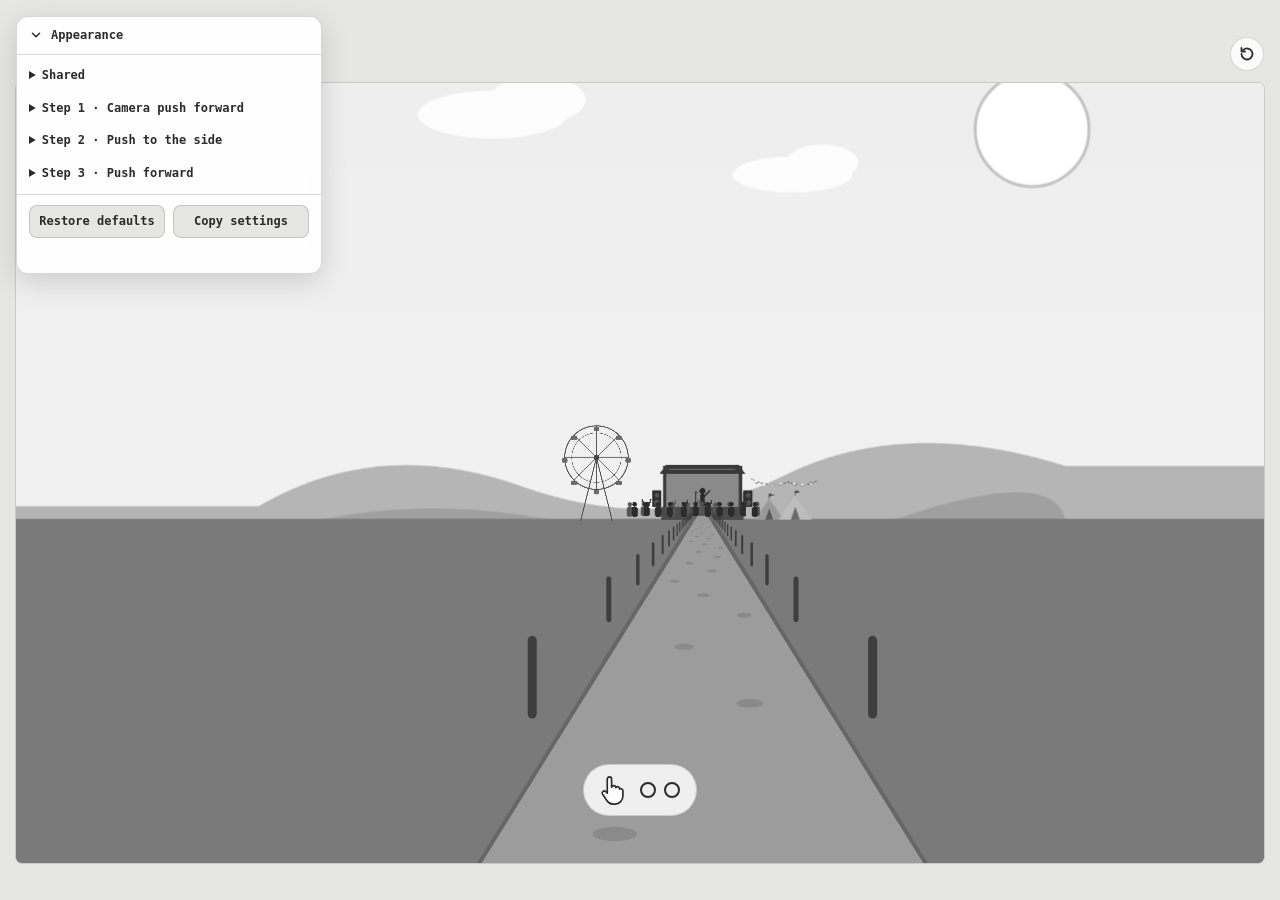
==== commit a295e71c: "Add a floating appearance control panel A collapsible panel on the left restyles every element of ea" ====
--- a/index.html
+++ b/index.html
@@ -7,6 +7,7 @@
 <link rel="preconnect" href="https://fonts.googleapis.com">
 <link rel="stylesheet" href="https://fonts.googleapis.com/css2?family=Space+Mono:wght@400;700&display=swap">
 <link rel="stylesheet" href="css/style.css">
+<link rel="stylesheet" href="css/panel.css">
 </head>
 <body>
 
@@ -26,32 +27,32 @@
     <!-- sky, sun, clouds -->
     <svg class="layer" data-r="200" data-e="330" viewBox="0 0 800 500" preserveAspectRatio="xMidYMid slice">
       <defs><linearGradient id="s1-sky" x1="0" y1="0" x2="0" y2="1"><stop offset="0" stop-color="#d9d9d9"/><stop offset="1" stop-color="#f2f2f2"/></linearGradient></defs>
-      <rect x="-2000" y="-2000" width="4800" height="2400" fill="url(#s1-sky)"/>
-      <circle cx="660" cy="80" r="38" fill="#ffffff" stroke="#c4c4c4" stroke-width="2"/>
-      <g fill="#ffffff" opacity="0.9">
+      <rect data-c="s1-sky" x="-2000" y="-2000" width="4800" height="2400" fill="url(#s1-sky)"/>
+      <circle data-c="s1-sun" cx="660" cy="80" r="38" fill="#ffffff" stroke="#c4c4c4" stroke-width="2"/>
+      <g data-c="s1-clouds" fill="#ffffff" opacity="0.9">
         <ellipse cx="300" cy="70" rx="50" ry="16"/><ellipse cx="330" cy="60" rx="32" ry="16"/>
         <ellipse cx="500" cy="110" rx="40" ry="12"/><ellipse cx="520" cy="102" rx="24" ry="12"/>
       </g>
     </svg>
     <!-- distant hills -->
     <svg class="layer" data-r="15" data-e="318" viewBox="0 0 800 500" preserveAspectRatio="xMidYMid slice">
-      <path d="M-3000,320 L0,320 Q120,250 260,300 T520,290 T800,280 L3800,280 L3800,2000 L-3000,2000 Z" fill="#b5b5b5"/>
-      <path d="M-3000,350 L0,350 Q150,300 320,340 T640,330 T800,335 L3800,335 L3800,2000 L-3000,2000 Z" fill="#a0a0a0"/>
+      <path data-c="s1-hills-far" d="M-3000,320 L0,320 Q120,250 260,300 T520,290 T800,280 L3800,280 L3800,2000 L-3000,2000 Z" fill="#b5b5b5"/>
+      <path data-c="s1-hills-near" d="M-3000,350 L0,350 Q150,300 320,340 T640,330 T800,335 L3800,335 L3800,2000 L-3000,2000 Z" fill="#a0a0a0"/>
     </svg>
     <!-- ground plane -->
     <svg class="layer" data-r="2.1" data-e="332" viewBox="0 0 800 500" preserveAspectRatio="xMidYMid slice">
-      <rect x="-20000" y="378" width="40000" height="20000" fill="#7a7a7a"/>
+      <rect data-c="s1-ground" x="-20000" y="378" width="40000" height="20000" fill="#7a7a7a"/>
     </svg>
     <!-- ferris wheel -->
     <svg class="layer" data-r="2.4" data-e="332" viewBox="0 0 800 500" preserveAspectRatio="xMidYMid slice">
-      <g stroke="#555555" stroke-width="3" fill="none">
+      <g data-c="s1-wheel-frame" stroke="#555555" stroke-width="3" fill="none">
         <line x1="140" y1="200" x2="95" y2="380"/><line x1="140" y1="200" x2="185" y2="380"/>
-        <circle cx="140" cy="200" r="90"/><circle cx="140" cy="200" r="70" stroke-width="1.5"/>
-        <line x1="50" y1="200" x2="230" y2="200" stroke-width="1.5"/><line x1="140" y1="110" x2="140" y2="290" stroke-width="1.5"/>
-        <line x1="76.4" y1="136.4" x2="203.6" y2="263.6" stroke-width="1.5"/><line x1="203.6" y1="136.4" x2="76.4" y2="263.6" stroke-width="1.5"/>
-      </g>
-      <circle cx="140" cy="200" r="7" fill="#444444"/>
-      <g fill="#6a6a6a">
+        <circle cx="140" cy="200" r="90"/><circle data-c="s1-wheel-spokes" cx="140" cy="200" r="70" stroke-width="1.5"/>
+        <line data-c="s1-wheel-spokes" x1="50" y1="200" x2="230" y2="200" stroke-width="1.5"/><line data-c="s1-wheel-spokes" x1="140" y1="110" x2="140" y2="290" stroke-width="1.5"/>
+        <line data-c="s1-wheel-spokes" x1="76.4" y1="136.4" x2="203.6" y2="263.6" stroke-width="1.5"/><line data-c="s1-wheel-spokes" x1="203.6" y1="136.4" x2="76.4" y2="263.6" stroke-width="1.5"/>
+      </g>
+      <circle data-c="s1-wheel-hub" cx="140" cy="200" r="7" fill="#444444"/>
+      <g data-c="s1-wheel-cabins" fill="#6a6a6a">
         <rect x="222" y="202" width="16" height="12" rx="3"/><rect x="195.6" y="265.6" width="16" height="12" rx="3"/>
         <rect x="132" y="292" width="16" height="12" rx="3"/><rect x="68.4" y="265.6" width="16" height="12" rx="3"/>
         <rect x="42" y="202" width="16" height="12" rx="3"/><rect x="68.4" y="138.4" width="16" height="12" rx="3"/>
@@ -60,40 +61,40 @@
     </svg>
     <!-- stage: the destination -->
     <svg class="layer" data-r="2.2" data-e="292" viewBox="0 0 800 500" preserveAspectRatio="xMidYMid slice">
-      <rect x="330" y="200" width="220" height="100" fill="#8a8a8a"/>
-      <polygon points="310,200 570,200 550,172 330,172" fill="#3a3a3a"/>
-      <line x1="340" y1="186" x2="540" y2="186" stroke="#7a7a7a" stroke-width="1.5"/>
-      <rect x="320" y="175" width="10" height="125" fill="#3a3a3a"/><rect x="550" y="175" width="10" height="125" fill="#3a3a3a"/>
-      <rect x="315" y="300" width="250" height="40" fill="#4a4a4a"/>
-      <rect x="288" y="250" width="28" height="50" fill="#2e2e2e"/><circle cx="302" cy="265" r="7" fill="#555555"/><circle cx="302" cy="287" r="9" fill="#555555"/>
-      <rect x="564" y="250" width="28" height="50" fill="#2e2e2e"/><circle cx="578" cy="265" r="7" fill="#555555"/><circle cx="578" cy="287" r="9" fill="#555555"/>
-      <circle cx="440" cy="252" r="9" fill="#2b2b2b"/>
-      <rect x="433" y="261" width="14" height="39" rx="5" fill="#2b2b2b"/>
-      <line x1="447" y1="268" x2="462" y2="250" stroke="#2b2b2b" stroke-width="4" stroke-linecap="round"/>
-      <line x1="420" y1="300" x2="420" y2="258" stroke="#2b2b2b" stroke-width="2"/><circle cx="420" cy="256" r="3" fill="#2b2b2b"/>
+      <rect data-c="s1-stage-back" x="330" y="200" width="220" height="100" fill="#8a8a8a"/>
+      <polygon data-c="s1-stage-roof" points="310,200 570,200 550,172 330,172" fill="#3a3a3a"/>
+      <line data-c="s1-stage-truss" x1="340" y1="186" x2="540" y2="186" stroke="#7a7a7a" stroke-width="1.5"/>
+      <rect data-c="s1-stage-roof" x="320" y="175" width="10" height="125" fill="#3a3a3a"/><rect data-c="s1-stage-roof" x="550" y="175" width="10" height="125" fill="#3a3a3a"/>
+      <rect data-c="s1-stage-deck" x="315" y="300" width="250" height="40" fill="#4a4a4a"/>
+      <rect data-c="s1-speakers" x="288" y="250" width="28" height="50" fill="#2e2e2e"/><circle data-c="s1-cones" cx="302" cy="265" r="7" fill="#555555"/><circle data-c="s1-cones" cx="302" cy="287" r="9" fill="#555555"/>
+      <rect data-c="s1-speakers" x="564" y="250" width="28" height="50" fill="#2e2e2e"/><circle data-c="s1-cones" cx="578" cy="265" r="7" fill="#555555"/><circle data-c="s1-cones" cx="578" cy="287" r="9" fill="#555555"/>
+      <circle data-c="s1-performer" cx="440" cy="252" r="9" fill="#2b2b2b"/>
+      <rect data-c="s1-performer" x="433" y="261" width="14" height="39" rx="5" fill="#2b2b2b"/>
+      <line data-c="s1-performer" x1="447" y1="268" x2="462" y2="250" stroke="#2b2b2b" stroke-width="4" stroke-linecap="round"/>
+      <line data-c="s1-mic" x1="420" y1="300" x2="420" y2="258" stroke="#2b2b2b" stroke-width="2"/><circle data-c="s1-mic" cx="420" cy="256" r="3" fill="#2b2b2b"/>
     </svg>
     <!-- tents + string lights -->
     <svg class="layer" data-r="2.1" data-e="332" viewBox="0 0 800 500" preserveAspectRatio="xMidYMid slice">
-      <polygon points="605,380 650,315 695,380" fill="#9a9a9a"/><polygon points="638,380 650,345 662,380" fill="#5a5a5a"/>
-      <line x1="650" y1="315" x2="650" y2="298" stroke="#444444" stroke-width="2"/><polygon points="650,298 666,303 650,308" fill="#444444"/>
-      <polygon points="680,380 732,305 784,380" fill="#bdbdbd"/><polygon points="718,380 732,340 746,380" fill="#6a6a6a"/>
-      <line x1="732" y1="305" x2="732" y2="288" stroke="#444444" stroke-width="2"/><polygon points="732,288 748,293 732,298" fill="#444444"/>
-      <path d="M590,250 Q650,285 710,262 Q760,282 800,258" fill="none" stroke="#444444" stroke-width="1.5"/>
-      <g fill="#ffffff" stroke="#555555" stroke-width="1">
+      <polygon data-c="s1-tent-left" points="605,380 650,315 695,380" fill="#9a9a9a"/><polygon data-c="s1-tent-doors" points="638,380 650,345 662,380" fill="#5a5a5a"/>
+      <line data-c="s1-flags" x1="650" y1="315" x2="650" y2="298" stroke="#444444" stroke-width="2"/><polygon data-c="s1-flags" points="650,298 666,303 650,308" fill="#444444"/>
+      <polygon data-c="s1-tent-right" points="680,380 732,305 784,380" fill="#bdbdbd"/><polygon data-c="s1-tent-doors" points="718,380 732,340 746,380" fill="#6a6a6a"/>
+      <line data-c="s1-flags" x1="732" y1="305" x2="732" y2="288" stroke="#444444" stroke-width="2"/><polygon data-c="s1-flags" points="732,288 748,293 732,298" fill="#444444"/>
+      <path data-c="s1-lights-wire" d="M590,250 Q650,285 710,262 Q760,282 800,258" fill="none" stroke="#444444" stroke-width="1.5"/>
+      <g data-c="s1-bulbs" fill="#ffffff" stroke="#555555" stroke-width="1">
         <circle cx="610" cy="262" r="4"/><circle cx="635" cy="270" r="4"/><circle cx="660" cy="272" r="4"/><circle cx="685" cy="268" r="4"/>
         <circle cx="730" cy="268" r="4"/><circle cx="755" cy="271" r="4"/><circle cx="780" cy="266" r="4"/>
       </g>
     </svg>
     <!-- path on the ground, drawn in true perspective each frame -->
     <svg class="overlay" viewBox="0 0 800 500" preserveAspectRatio="xMidYMid slice">
-      <polygon id="s1-pathBody" fill="#9c9c9c"/>
-      <polyline id="s1-pathEdgeL" fill="none" stroke="#666666" stroke-linecap="round"/>
-      <polyline id="s1-pathEdgeR" fill="none" stroke="#666666" stroke-linecap="round"/>
-      <g id="s1-pathMarks" fill="#8a8a8a"></g>
+      <polygon data-c="s1-path" id="s1-pathBody" fill="#9c9c9c"/>
+      <polyline data-c="s1-path-edges" id="s1-pathEdgeL" fill="none" stroke="#666666" stroke-linecap="round"/>
+      <polyline data-c="s1-path-edges" id="s1-pathEdgeR" fill="none" stroke="#666666" stroke-linecap="round"/>
+      <g data-c="s1-path-marks" id="s1-pathMarks" fill="#8a8a8a"></g>
     </svg>
     <!-- crowd back -->
     <svg class="layer" data-r="1.2" data-e="394" data-blur="1" viewBox="0 0 800 500" preserveAspectRatio="xMidYMid slice">
-      <g fill="#555555">
+      <g data-c="s1-crowd-back" fill="#555555">
         <circle cx="75" cy="395" r="11"/><rect x="61" y="406" width="28" height="50" rx="11"/>
         <circle cx="145" cy="393" r="11"/><rect x="131" y="404" width="28" height="50" rx="11"/>
         <circle cx="215" cy="396" r="11"/><rect x="201" y="407" width="28" height="50" rx="11"/>
@@ -105,14 +106,14 @@
         <circle cx="645" cy="395" r="11"/><rect x="631" y="406" width="28" height="50" rx="11"/>
         <circle cx="715" cy="393" r="11"/><rect x="701" y="404" width="28" height="50" rx="11"/>
       </g>
-      <g stroke="#555555" stroke-width="6" stroke-linecap="round">
+      <g data-c="s1-crowd-back" stroke="#555555" stroke-width="6" stroke-linecap="round">
         <line x1="295" y1="410" x2="305" y2="375"/><line x1="440" y1="410" x2="450" y2="372"/>
         <line x1="430" y1="410" x2="420" y2="372"/><line x1="650" y1="410" x2="660" y2="374"/>
       </g>
     </svg>
     <!-- crowd front -->
     <svg class="layer" data-r="1" data-e="432" data-blur="1" viewBox="0 0 800 500" preserveAspectRatio="xMidYMid slice">
-      <g fill="#2b2b2b">
+      <g data-c="s1-crowd-front" fill="#2b2b2b">
         <circle cx="40" cy="432" r="14"/><rect x="22" y="446" width="36" height="60" rx="14"/>
         <circle cx="110" cy="430" r="14"/><rect x="92" y="444" width="36" height="60" rx="14"/>
         <circle cx="180" cy="433" r="14"/><rect x="162" y="447" width="36" height="60" rx="14"/>
@@ -125,7 +126,7 @@
         <circle cx="680" cy="430" r="14"/><rect x="662" y="444" width="36" height="60" rx="14"/>
         <circle cx="750" cy="433" r="14"/><rect x="732" y="447" width="36" height="60" rx="14"/>
       </g>
-      <g stroke="#2b2b2b" stroke-width="8" stroke-linecap="round">
+      <g data-c="s1-crowd-front" stroke="#2b2b2b" stroke-width="8" stroke-linecap="round">
         <line x1="120" y1="452" x2="135" y2="405"/><line x1="100" y1="452" x2="85" y2="405"/>
         <line x1="340" y1="454" x2="352" y2="408"/><line x1="480" y1="455" x2="494" y2="410"/>
         <line x1="460" y1="455" x2="446" y2="410"/><line x1="690" y1="452" x2="702" y2="406"/>
@@ -156,34 +157,34 @@
         </linearGradient>
       </defs>
       <g id="s2-cam">
-        <rect x="-200" y="-200" width="1200" height="900" fill="url(#s2-sky)"/>
+        <rect data-c="s2-sky" x="-200" y="-200" width="1200" height="900" fill="url(#s2-sky)"/>
         <!-- Stage -->
-        <rect x="270" y="150" width="260" height="110" fill="#8a8a8a"/>
-        <polygon points="250,150 550,150 528,118 272,118" fill="#3a3a3a"/>
-        <line x1="285" y1="134" x2="515" y2="134" stroke="#7a7a7a" stroke-width="1.5"/>
-        <rect x="260" y="122" width="10" height="138" fill="#3a3a3a"/>
-        <rect x="530" y="122" width="10" height="138" fill="#3a3a3a"/>
-        <polygon points="300,138 240,260 330,260" fill="url(#s2-beam)"/>
-        <polygon points="400,138 360,260 440,260" fill="url(#s2-beam)"/>
-        <polygon points="500,138 470,260 560,260" fill="url(#s2-beam)"/>
-        <g fill="#ffffff" stroke="#555555" stroke-width="1">
+        <rect data-c="s2-stage-back" x="270" y="150" width="260" height="110" fill="#8a8a8a"/>
+        <polygon data-c="s2-stage-roof" points="250,150 550,150 528,118 272,118" fill="#3a3a3a"/>
+        <line data-c="s2-stage-truss" x1="285" y1="134" x2="515" y2="134" stroke="#7a7a7a" stroke-width="1.5"/>
+        <rect data-c="s2-stage-roof" x="260" y="122" width="10" height="138" fill="#3a3a3a"/>
+        <rect data-c="s2-stage-roof" x="530" y="122" width="10" height="138" fill="#3a3a3a"/>
+        <polygon data-c="s2-beams" points="300,138 240,260 330,260" fill="url(#s2-beam)"/>
+        <polygon data-c="s2-beams" points="400,138 360,260 440,260" fill="url(#s2-beam)"/>
+        <polygon data-c="s2-beams" points="500,138 470,260 560,260" fill="url(#s2-beam)"/>
+        <g data-c="s2-lights" fill="#ffffff" stroke="#555555" stroke-width="1">
           <circle cx="300" cy="140" r="5"/><circle cx="400" cy="140" r="5"/><circle cx="500" cy="140" r="5"/>
         </g>
-        <rect x="226" y="200" width="30" height="60" fill="#2e2e2e"/>
-        <circle cx="241" cy="217" r="7" fill="#555555"/><circle cx="241" cy="242" r="10" fill="#555555"/>
-        <rect x="544" y="200" width="30" height="60" fill="#2e2e2e"/>
-        <circle cx="559" cy="217" r="7" fill="#555555"/><circle cx="559" cy="242" r="10" fill="#555555"/>
-        <circle cx="400" cy="206" r="9" fill="#2b2b2b"/>
-        <rect x="393" y="215" width="14" height="40" rx="5" fill="#2b2b2b"/>
-        <line x1="407" y1="222" x2="422" y2="202" stroke="#2b2b2b" stroke-width="4" stroke-linecap="round"/>
+        <rect data-c="s2-speakers" x="226" y="200" width="30" height="60" fill="#2e2e2e"/>
+        <circle data-c="s2-cones" cx="241" cy="217" r="7" fill="#555555"/><circle data-c="s2-cones" cx="241" cy="242" r="10" fill="#555555"/>
+        <rect data-c="s2-speakers" x="544" y="200" width="30" height="60" fill="#2e2e2e"/>
+        <circle data-c="s2-cones" cx="559" cy="217" r="7" fill="#555555"/><circle data-c="s2-cones" cx="559" cy="242" r="10" fill="#555555"/>
+        <circle data-c="s2-performer" cx="400" cy="206" r="9" fill="#2b2b2b"/>
+        <rect data-c="s2-performer" x="393" y="215" width="14" height="40" rx="5" fill="#2b2b2b"/>
+        <line data-c="s2-performer" x1="407" y1="222" x2="422" y2="202" stroke="#2b2b2b" stroke-width="4" stroke-linecap="round"/>
         <!-- Ground -->
-        <rect x="-200" y="260" width="1200" height="440" fill="#7a7a7a"/>
+        <rect data-c="s2-ground" x="-200" y="260" width="1200" height="440" fill="#7a7a7a"/>
         <!-- Crowd is built in script so each person can be shoved -->
         <g id="s2-crowd"></g>
       </g>
       <!-- The viewer's own arms -->
       <g id="s2-armL">
-        <g fill="#1f1f1f">
+        <g data-c="s2-arms" fill="#1f1f1f">
           <path d="M150,500 L250,500 L320,330 L285,312 Z"/>
           <ellipse cx="305" cy="312" rx="24" ry="28" transform="rotate(25 305 312)"/>
           <rect x="283" y="268" width="11" height="40" rx="5.5" transform="rotate(25 288 288)"/>
@@ -192,10 +193,10 @@
           <rect x="321" y="276" width="10" height="34" rx="5" transform="rotate(25 326 293)"/>
           <rect x="318" y="306" width="10" height="28" rx="5" transform="rotate(70 323 320)"/>
         </g>
-        <path d="M165,500 L245,500 L262,455 L196,438 Z" fill="#4a4a4a"/>
+        <path data-c="s2-sleeves" d="M165,500 L245,500 L262,455 L196,438 Z" fill="#4a4a4a"/>
       </g>
       <g id="s2-armR">
-        <g fill="#1f1f1f">
+        <g data-c="s2-arms" fill="#1f1f1f">
           <path d="M650,500 L550,500 L480,330 L515,312 Z"/>
           <ellipse cx="495" cy="312" rx="24" ry="28" transform="rotate(-25 495 312)"/>
           <rect x="506" y="268" width="11" height="40" rx="5.5" transform="rotate(-25 512 288)"/>
@@ -204,7 +205,7 @@
           <rect x="469" y="276" width="10" height="34" rx="5" transform="rotate(-25 474 293)"/>
           <rect x="472" y="306" width="10" height="28" rx="5" transform="rotate(-70 477 320)"/>
         </g>
-        <path d="M635,500 L555,500 L538,455 L604,438 Z" fill="#4a4a4a"/>
+        <path data-c="s2-sleeves" d="M635,500 L555,500 L538,455 L604,438 Z" fill="#4a4a4a"/>
       </g>
     </svg>
 
@@ -234,60 +235,60 @@
         </linearGradient>
       </defs>
       <g id="s3-world">
-        <rect x="-4000" y="-4000" width="8800" height="8800" fill="url(#s3-sky)"/>
+        <rect data-c="s3-sky" x="-4000" y="-4000" width="8800" height="8800" fill="url(#s3-sky)"/>
 
         <!-- Stage (r 3.0) -->
         <g class="layer" data-r="3" data-k="3">
-          <rect x="120" y="90" width="560" height="200" fill="#8a8a8a"/>
-          <polygon points="80,90 720,90 690,48 110,48" fill="#3a3a3a"/>
-          <line x1="130" y1="70" x2="670" y2="70" stroke="#6a6a6a" stroke-width="2"/>
-          <rect x="104" y="56" width="16" height="234" fill="#3a3a3a"/>
-          <rect x="680" y="56" width="16" height="234" fill="#3a3a3a"/>
+          <rect data-c="s3-stage-back" x="120" y="90" width="560" height="200" fill="#8a8a8a"/>
+          <polygon data-c="s3-stage-roof" points="80,90 720,90 690,48 110,48" fill="#3a3a3a"/>
+          <line data-c="s3-stage-truss" x1="130" y1="70" x2="670" y2="70" stroke="#6a6a6a" stroke-width="2"/>
+          <rect data-c="s3-stage-roof" x="104" y="56" width="16" height="234" fill="#3a3a3a"/>
+          <rect data-c="s3-stage-roof" x="680" y="56" width="16" height="234" fill="#3a3a3a"/>
           <g id="s3-beams">
-            <polygon points="230,80 150,290 290,290" fill="url(#s3-beam)"/>
-            <polygon points="400,80 330,290 470,290" fill="url(#s3-beam)"/>
-            <polygon points="570,80 510,290 650,290" fill="url(#s3-beam)"/>
-          </g>
-          <g fill="#ffffff" stroke="#555555" stroke-width="1.5">
+            <polygon data-c="s3-beams" points="230,80 150,290 290,290" fill="url(#s3-beam)"/>
+            <polygon data-c="s3-beams" points="400,80 330,290 470,290" fill="url(#s3-beam)"/>
+            <polygon data-c="s3-beams" points="570,80 510,290 650,290" fill="url(#s3-beam)"/>
+          </g>
+          <g data-c="s3-lights" fill="#ffffff" stroke="#555555" stroke-width="1.5">
             <circle cx="230" cy="82" r="7"/><circle cx="400" cy="82" r="7"/><circle cx="570" cy="82" r="7"/>
           </g>
-          <rect x="134" y="180" width="54" height="110" fill="#2e2e2e"/>
-          <circle class="cone" data-r0="13" cx="161" cy="210" r="13" fill="#555555"/>
-          <circle class="cone" data-r0="19" cx="161" cy="256" r="19" fill="#555555"/>
-          <rect x="612" y="180" width="54" height="110" fill="#2e2e2e"/>
-          <circle class="cone" data-r0="13" cx="639" cy="210" r="13" fill="#555555"/>
-          <circle class="cone" data-r0="19" cx="639" cy="256" r="19" fill="#555555"/>
+          <rect data-c="s3-speakers" x="134" y="180" width="54" height="110" fill="#2e2e2e"/>
+          <circle data-c="s3-cones" class="cone" data-r0="13" cx="161" cy="210" r="13" fill="#555555"/>
+          <circle data-c="s3-cones" class="cone" data-r0="19" cx="161" cy="256" r="19" fill="#555555"/>
+          <rect data-c="s3-speakers" x="612" y="180" width="54" height="110" fill="#2e2e2e"/>
+          <circle data-c="s3-cones" class="cone" data-r0="13" cx="639" cy="210" r="13" fill="#555555"/>
+          <circle data-c="s3-cones" class="cone" data-r0="19" cx="639" cy="256" r="19" fill="#555555"/>
           <!-- Performer -->
           <g id="s3-performer">
-            <line x1="372" y1="290" x2="372" y2="178" stroke="#2b2b2b" stroke-width="3"/>
-            <line x1="372" y1="178" x2="388" y2="172" stroke="#2b2b2b" stroke-width="3" stroke-linecap="round"/>
+            <line data-c="s3-mic" x1="372" y1="290" x2="372" y2="178" stroke="#2b2b2b" stroke-width="3"/>
+            <line data-c="s3-mic" x1="372" y1="178" x2="388" y2="172" stroke="#2b2b2b" stroke-width="3" stroke-linecap="round"/>
             <g id="s3-pBody">
-              <circle cx="400" cy="160" r="17" fill="#2b2b2b"/>
-              <path id="s3-smile" d="M391,163 Q400,172 409,163" fill="none" stroke="#bdbdbd" stroke-width="2.6" stroke-linecap="round" opacity="0"/>
-              <rect x="386" y="178" width="28" height="70" rx="10" fill="#2b2b2b"/>
-              <line id="s3-armUp" x1="412" y1="190" x2="440" y2="150" stroke="#2b2b2b" stroke-width="7" stroke-linecap="round"/>
+              <circle data-c="s3-performer" cx="400" cy="160" r="17" fill="#2b2b2b"/>
+              <path data-c="s3-smile" id="s3-smile" d="M391,163 Q400,172 409,163" fill="none" stroke="#bdbdbd" stroke-width="2.6" stroke-linecap="round" opacity="0"/>
+              <rect data-c="s3-performer" x="386" y="178" width="28" height="70" rx="10" fill="#2b2b2b"/>
+              <line data-c="s3-performer" id="s3-armUp" x1="412" y1="190" x2="440" y2="150" stroke="#2b2b2b" stroke-width="7" stroke-linecap="round"/>
               <!-- thumbs up, toward the viewer -->
               <g id="s3-thumb" opacity="0">
-                <line x1="412" y1="190" x2="444" y2="176" stroke="#2b2b2b" stroke-width="7" stroke-linecap="round"/>
-                <rect x="440" y="168" width="15" height="15" rx="5" fill="#2b2b2b"/>
-                <rect x="443" y="154" width="7" height="17" rx="3.5" fill="#2b2b2b"/>
+                <line data-c="s3-performer" x1="412" y1="190" x2="444" y2="176" stroke="#2b2b2b" stroke-width="7" stroke-linecap="round"/>
+                <rect data-c="s3-performer" x="440" y="168" width="15" height="15" rx="5" fill="#2b2b2b"/>
+                <rect data-c="s3-performer" x="443" y="154" width="7" height="17" rx="3.5" fill="#2b2b2b"/>
               </g>
-              <ellipse cx="404" cy="226" rx="20" ry="14" fill="#555555" transform="rotate(-25 404 226)"/>
-              <line x1="414" y1="220" x2="452" y2="196" stroke="#555555" stroke-width="4" stroke-linecap="round"/>
+              <ellipse data-c="s3-guitar" cx="404" cy="226" rx="20" ry="14" fill="#555555" transform="rotate(-25 404 226)"/>
+              <line data-c="s3-guitar" x1="414" y1="220" x2="452" y2="196" stroke="#555555" stroke-width="4" stroke-linecap="round"/>
             </g>
-            <rect x="388" y="242" width="10" height="48" rx="4" fill="#2b2b2b"/>
-            <rect x="402" y="242" width="10" height="48" rx="4" fill="#2b2b2b"/>
-          </g>
-          <rect x="96" y="320" width="608" height="140" fill="#3a3a3a"/>
-          <rect x="96" y="290" width="608" height="34" fill="#4a4a4a"/>
-          <line x1="96" y1="290" x2="704" y2="290" stroke="#3a3a3a" stroke-width="3"/>
+            <rect data-c="s3-performer" x="388" y="242" width="10" height="48" rx="4" fill="#2b2b2b"/>
+            <rect data-c="s3-performer" x="402" y="242" width="10" height="48" rx="4" fill="#2b2b2b"/>
+          </g>
+          <rect data-c="s3-stage-front" x="96" y="320" width="608" height="140" fill="#3a3a3a"/>
+          <rect data-c="s3-stage-deck" x="96" y="290" width="608" height="34" fill="#4a4a4a"/>
+          <line data-c="s3-stage-edge" x1="96" y1="290" x2="704" y2="290" stroke="#3a3a3a" stroke-width="3"/>
         </g>
 
         <!-- Ground + barrier (r 1.6) -->
         <g class="layer" data-r="1.6" data-k="1.6">
-          <rect x="-4000" y="340" width="8800" height="5000" fill="#7a7a7a"/>
-          <rect x="-4000" y="324" width="8800" height="16" fill="#9a9a9a"/>
-          <g stroke="#8a8a8a" stroke-width="3">
+          <rect data-c="s3-ground" x="-4000" y="340" width="8800" height="5000" fill="#7a7a7a"/>
+          <rect data-c="s3-barrier" x="-4000" y="324" width="8800" height="16" fill="#9a9a9a"/>
+          <g data-c="s3-barrier-ticks" stroke="#8a8a8a" stroke-width="3">
             <line x1="-200" y1="324" x2="-200" y2="340"/><line x1="-80" y1="324" x2="-80" y2="340"/>
             <line x1="40" y1="324" x2="40" y2="340"/><line x1="160" y1="324" x2="160" y2="340"/>
             <line x1="280" y1="324" x2="280" y2="340"/><line x1="400" y1="324" x2="400" y2="340"/>
@@ -299,7 +300,7 @@
 
         <!-- Front row at the barrier (r 1.5) -->
         <g class="layer crowd" data-r="1.5" data-k="1.5">
-          <g fill="#8c8c8c">
+          <g data-c="s3-crowd-front-row" fill="#8c8c8c">
             <circle cx="30" cy="322" r="13"/><rect x="12" y="335" width="36" height="60" rx="13"/>
             <circle cx="110" cy="320" r="13"/><rect x="92" y="333" width="36" height="60" rx="13"/>
             <circle cx="190" cy="323" r="13"/><rect x="172" y="336" width="36" height="60" rx="13"/>
@@ -311,7 +312,7 @@
             <circle cx="690" cy="322" r="13"/><rect x="672" y="335" width="36" height="60" rx="13"/>
             <circle cx="770" cy="320" r="13"/><rect x="752" y="333" width="36" height="60" rx="13"/>
           </g>
-          <g stroke="#8c8c8c" stroke-width="7" stroke-linecap="round">
+          <g data-c="s3-crowd-front-row" stroke="#8c8c8c" stroke-width="7" stroke-linecap="round">
             <line x1="120" y1="342" x2="132" y2="290"/><line x1="100" y1="342" x2="88" y2="290"/>
             <line x1="280" y1="342" x2="292" y2="292"/>
             <line x1="460" y1="342" x2="472" y2="290"/><line x1="440" y1="342" x2="428" y2="290"/>
@@ -321,13 +322,13 @@
 
         <!-- Middle row (r 1.0) -->
         <g class="layer crowd" data-r="1" data-k="1">
-          <g fill="#5e5e5e">
+          <g data-c="s3-crowd-mid" fill="#5e5e5e">
             <circle cx="70" cy="362" r="19"/><rect x="44" y="381" width="52" height="120" rx="19"/>
             <circle cx="200" cy="358" r="19"/><rect x="174" y="377" width="52" height="120" rx="19"/>
             <circle cx="600" cy="358" r="19"/><rect x="574" y="377" width="52" height="120" rx="19"/>
             <circle cx="730" cy="362" r="19"/><rect x="704" y="381" width="52" height="120" rx="19"/>
           </g>
-          <g stroke="#5e5e5e" stroke-width="10" stroke-linecap="round">
+          <g data-c="s3-crowd-mid" stroke="#5e5e5e" stroke-width="10" stroke-linecap="round">
             <line x1="215" y1="390" x2="238" y2="320"/>
             <line x1="585" y1="390" x2="562" y2="320"/>
             <line x1="745" y1="394" x2="768" y2="324"/>
@@ -336,7 +337,7 @@
 
         <!-- Nearest heads (r 0.6) -->
         <g class="layer crowd" data-r="0.6" data-k="0.6">
-          <g fill="#3a3a3a">
+          <g data-c="s3-crowd-nearest" fill="#3a3a3a">
             <circle cx="-4" cy="420" r="38"/><rect x="-52" y="456" width="96" height="80" rx="38"/>
             <circle cx="804" cy="420" r="38"/><rect x="756" y="456" width="96" height="80" rx="38"/>
           </g>
@@ -345,7 +346,7 @@
         <!-- Two rows that stand between the viewer and the barrier at the start,
              built from the same crowd figures, leaving a man-sized gap in the middle -->
         <g class="layer crowd" data-r="-0.6" data-k="1.6">
-          <g fill="#4a4a4a">
+          <g data-c="s3-blockers-1" fill="#4a4a4a">
             <circle cx="60" cy="312" r="28"/><rect x="24" y="340" width="72" height="200" rx="28"/>
             <circle cx="166" cy="318" r="28"/><rect x="130" y="346" width="72" height="200" rx="28"/>
             <circle cx="272" cy="314" r="28"/><rect x="236" y="342" width="72" height="200" rx="28"/>
@@ -353,12 +354,12 @@
             <circle cx="634" cy="318" r="28"/><rect x="598" y="346" width="72" height="200" rx="28"/>
             <circle cx="740" cy="312" r="28"/><rect x="704" y="340" width="72" height="200" rx="28"/>
           </g>
-          <g stroke="#4a4a4a" stroke-width="14" stroke-linecap="round">
+          <g data-c="s3-blockers-1" stroke="#4a4a4a" stroke-width="14" stroke-linecap="round">
             <line x1="190" y1="370" x2="214" y2="276"/><line x1="610" y1="370" x2="586" y2="276"/>
           </g>
         </g>
         <g class="layer crowd" data-r="-1.4" data-k="0.8">
-          <g fill="#2e2e2e">
+          <g data-c="s3-blockers-2" fill="#2e2e2e">
             <circle cx="30" cy="300" r="46"/><rect x="-30" y="346" width="120" height="280" rx="46"/>
             <circle cx="150" cy="306" r="46"/><rect x="90" y="352" width="120" height="280" rx="46"/>
             <circle cx="262" cy="320" r="46"/><rect x="202" y="366" width="120" height="280" rx="46"/>
@@ -366,7 +367,7 @@
             <circle cx="650" cy="306" r="46"/><rect x="590" y="352" width="120" height="280" rx="46"/>
             <circle cx="770" cy="300" r="46"/><rect x="710" y="346" width="120" height="280" rx="46"/>
           </g>
-          <g stroke="#2e2e2e" stroke-width="22" stroke-linecap="round">
+          <g data-c="s3-blockers-2" stroke="#2e2e2e" stroke-width="22" stroke-linecap="round">
             <line x1="128" y1="390" x2="96" y2="236"/><line x1="680" y1="388" x2="712" y2="240"/>
           </g>
         </g>
@@ -374,7 +375,7 @@
 
       <!-- The viewer's own hands -->
       <g id="s3-handL">
-        <g fill="#1f1f1f">
+        <g data-c="s3-hands" fill="#1f1f1f">
           <path d="M190,500 L280,500 L340,372 L306,356 Z"/>
           <ellipse cx="324" cy="352" rx="23" ry="27" transform="rotate(22 324 352)"/>
           <rect x="303" y="308" width="11" height="40" rx="5.5" transform="rotate(22 308 328)"/>
@@ -383,10 +384,10 @@
           <rect x="341" y="316" width="10" height="34" rx="5" transform="rotate(22 346 333)"/>
           <rect x="337" y="346" width="10" height="28" rx="5" transform="rotate(68 342 360)"/>
         </g>
-        <path d="M200,500 L274,500 L290,462 L228,446 Z" fill="#4a4a4a"/>
+        <path data-c="s3-sleeves" d="M200,500 L274,500 L290,462 L228,446 Z" fill="#4a4a4a"/>
       </g>
       <g id="s3-handR">
-        <g fill="#1f1f1f">
+        <g data-c="s3-hands" fill="#1f1f1f">
           <path d="M610,500 L520,500 L460,372 L494,356 Z"/>
           <ellipse cx="476" cy="352" rx="23" ry="27" transform="rotate(-22 476 352)"/>
           <rect x="486" y="308" width="11" height="40" rx="5.5" transform="rotate(-22 492 328)"/>
@@ -395,7 +396,7 @@
           <rect x="449" y="316" width="10" height="34" rx="5" transform="rotate(-22 454 333)"/>
           <rect x="453" y="346" width="10" height="28" rx="5" transform="rotate(-68 458 360)"/>
         </g>
-        <path d="M600,500 L526,500 L510,462 L572,446 Z" fill="#4a4a4a"/>
+        <path data-c="s3-sleeves" d="M600,500 L526,500 L510,462 L572,446 Z" fill="#4a4a4a"/>
       </g>
     </svg>
 
@@ -413,5 +414,7 @@
 <script src="js/stage2-sides.js"></script>
 <script src="js/stage3-forward.js"></script>
 <script src="js/main.js"></script>
+<script src="js/appearance-defaults.js"></script>
+<script src="js/panel.js"></script>
 </body>
 </html>
--- a/css/panel.css
+++ b/css/panel.css
@@ -0,0 +1,82 @@
+/* Appearance panel: floats over the page's left edge and collapses to a single button. */
+:root { --panel-bg: rgba(255,255,255,0.94); --panel-shadow: 0 8px 28px rgba(0,0,0,0.14); }
+@media (prefers-color-scheme: dark) {
+  :root:not([data-theme="light"]) { --panel-bg: rgba(24,24,24,0.94); --panel-shadow: 0 8px 28px rgba(0,0,0,0.5); }
+}
+:root[data-theme="dark"] { --panel-bg: rgba(24,24,24,0.94); --panel-shadow: 0 8px 28px rgba(0,0,0,0.5); }
+
+.panel {
+  position: fixed; z-index: 10;
+  top: max(16px, env(safe-area-inset-top, 0px));
+  left: max(16px, env(safe-area-inset-left, 0px));
+  width: min(304px, calc(100vw - 32px));
+  max-height: calc(100vh - 32px); max-height: calc(100dvh - 32px);
+  display: flex; flex-direction: column;
+  background: var(--panel-bg); color: var(--ink);
+  border: 1px solid var(--pill-edge); border-radius: 12px;
+  box-shadow: var(--panel-shadow);
+  backdrop-filter: blur(10px); -webkit-backdrop-filter: blur(10px);
+  font: 12px/1.4 var(--font-ui);
+}
+.panel.collapsed { width: auto; }
+.panel-toggle {
+  display: flex; align-items: center; gap: 8px; width: 100%; box-sizing: border-box;
+  padding: 10px 14px 10px 12px; border: 0; border-radius: 12px; background: none;
+  color: inherit; font: inherit; font-weight: 700; text-align: left; cursor: pointer;
+}
+.panel-toggle:focus-visible { outline: 2px solid var(--ink); outline-offset: -2px; }
+.panel-toggle .chev { width: 14px; height: 14px; flex: none; transition: transform 160ms ease; }
+.panel.collapsed .panel-toggle .chev { transform: rotate(-90deg); }
+.panel.collapsed .panel-body { display: none; }
+.panel-body { display: flex; flex-direction: column; min-height: 0; border-top: 1px solid var(--pill-edge); }
+.panel-scroll { flex: 1; min-height: 0; overflow-y: auto; overscroll-behavior: contain; padding: 4px 0; }
+
+.panel summary { cursor: pointer; list-style-position: inside; }
+.panel summary:focus-visible { outline: 2px solid var(--ink); outline-offset: -2px; }
+.panel details.step > summary { padding: 8px 12px; font-weight: 700; }
+.panel details.step[open] { padding-bottom: 6px; }
+.panel details.comp > summary {
+  display: flex; align-items: center; gap: 8px; padding: 4px 12px 4px 22px; list-style: none;
+}
+.panel details.comp > summary::-webkit-details-marker { display: none; }
+.panel details.comp > summary::before {
+  content: ""; width: 0; height: 0; flex: none;
+  border-left: 5px solid var(--muted); border-top: 4px solid transparent; border-bottom: 4px solid transparent;
+  transition: transform 120ms ease;
+}
+.panel details.comp[open] > summary::before { transform: rotate(90deg); }
+.panel details.comp[open] { padding-bottom: 6px; }
+.panel .swatch { width: 12px; height: 12px; flex: none; border-radius: 3px; border: 1px solid var(--pill-edge); }
+.panel .comp-name { min-width: 0; overflow: hidden; text-overflow: ellipsis; white-space: nowrap; }
+.panel .mod { margin-left: auto; width: 7px; height: 7px; flex: none; border-radius: 50%; background: var(--yellow-deep); visibility: hidden; }
+.panel .comp.changed .mod { visibility: visible; }
+
+.panel .row {
+  display: grid; grid-template-columns: 96px minmax(0, 1fr) 36px; align-items: center; gap: 8px;
+  padding: 3px 12px 3px 38px;
+}
+.panel .row-label { color: var(--muted); }
+.panel .row output { text-align: right; font-variant-numeric: tabular-nums; }
+.panel .row input[type="range"] { width: 100%; margin: 0; accent-color: var(--ink); }
+.panel .row input[type="color"] {
+  width: 100%; height: 22px; padding: 0 2px; box-sizing: border-box;
+  border: 1px solid var(--pill-edge); border-radius: 4px; background: none; cursor: pointer;
+}
+.panel .row select, .panel .upload {
+  width: 100%; min-width: 0; box-sizing: border-box; padding: 3px 4px; font: inherit; color: inherit;
+  border: 1px solid var(--pill-edge); border-radius: 4px; background: var(--page); cursor: pointer;
+}
+.panel .upload { text-align: left; overflow: hidden; text-overflow: ellipsis; white-space: nowrap; }
+
+.panel-actions { display: flex; gap: 8px; padding: 10px 12px 8px; border-top: 1px solid var(--pill-edge); }
+.panel-actions button {
+  flex: 1; padding: 7px 8px; font: inherit; font-weight: 700; color: inherit; cursor: pointer;
+  border: 1px solid var(--pill-edge); border-radius: 8px; background: var(--page);
+}
+.panel-actions button:hover { border-color: var(--ink); }
+.panel-actions button:focus-visible, .panel .row select:focus-visible, .panel .upload:focus-visible { outline: 2px solid var(--ink); outline-offset: 1px; }
+.panel .copy-fallback {
+  margin: 0 12px 8px; height: 120px; resize: vertical; font: 11px/1.4 var(--font-ui);
+  color: inherit; background: var(--page); border: 1px solid var(--pill-edge); border-radius: 6px;
+}
+.panel-status { margin: 0; padding: 0 12px 10px; min-height: 1.4em; color: var(--muted); }
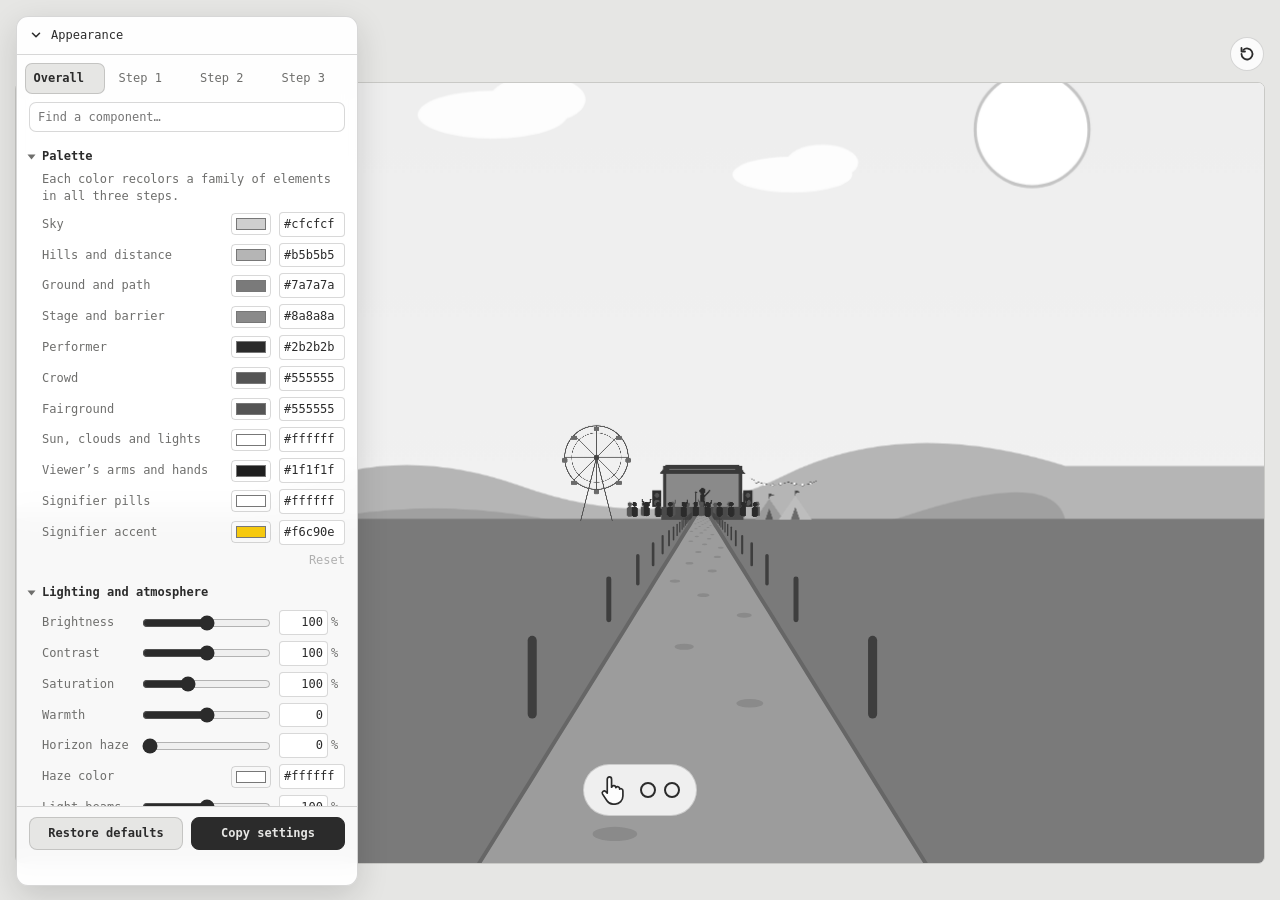
==== commit 12628fbe: "Combine palette and lighting into a refined appearance panel The panel now has an Overall tab (a pal" ====
--- a/index.html
+++ b/index.html
@@ -23,6 +23,8 @@
 
   <!-- ===================== Stage 1: Camera Push Forward (01-camera-push-forward) ===================== -->
   <div class="stage" id="s1">
+    <!-- the scene art, so lighting can be applied to it without touching the hint -->
+    <div class="art">
     <!-- Each layer: r = its distance from the camera at the end position (the back of the crowd, front row = 1) -->
     <!-- sky, sun, clouds -->
     <svg class="layer" data-r="200" data-e="330" viewBox="0 0 800 500" preserveAspectRatio="xMidYMid slice">
@@ -135,6 +137,10 @@
 
     <!-- path-side posts nearer than the crowd -->
     <svg class="overlay" viewBox="0 0 800 500" preserveAspectRatio="xMidYMid slice"><g id="s1-posts"></g></svg>
+
+    </div>
+    <!-- lighting and atmosphere overlays, set from the panel -->
+    <div class="atmos" aria-hidden="true"><div class="haze"></div><div class="tint"></div><div class="vignette"></div></div>
 
     <!-- Signifiers: cursor hand + two progress circles -->
     <div class="hint" id="s1-hint" aria-hidden="true">
@@ -208,6 +214,7 @@
         <path data-c="s2-sleeves" d="M635,500 L555,500 L538,455 L604,438 Z" fill="#4a4a4a"/>
       </g>
     </svg>
+    <div class="atmos" aria-hidden="true"><div class="haze"></div><div class="tint"></div><div class="vignette"></div></div>
 
     <div class="meter left" id="s2-meterL" aria-hidden="true">
       <svg class="hand" viewBox="0 0 32 32">
@@ -399,6 +406,7 @@
         <path data-c="s3-sleeves" d="M600,500 L526,500 L510,462 L572,446 Z" fill="#4a4a4a"/>
       </g>
     </svg>
+    <div class="atmos" aria-hidden="true"><div class="haze"></div><div class="tint"></div><div class="vignette"></div></div>
 
     <div class="hint" id="s3-hint" aria-hidden="true">
       <div class="trail"></div>
--- a/css/style.css
+++ b/css/style.css
@@ -173,3 +173,16 @@
   100% { transform: scaleY(1); opacity: 0; }
 }
 @media (prefers-reduced-motion: reduce) { #s3 .hint .hand, #s3 .hint .trail { animation-duration: 3s; } }
+
+/* ---------- Lighting and atmosphere (set from the appearance panel; invisible by default) ---------- */
+#s1 .art { position: absolute; inset: 0; }
+.atmos, .atmos > div { position: absolute; inset: 0; pointer-events: none; }
+.atmos > div { opacity: 0; }
+#s1 .atmos { --horizon: 54%; }
+#s2 .atmos { --horizon: 52%; }
+#s3 .atmos { --horizon: 60%; }
+.atmos .haze {
+  background: linear-gradient(to bottom, transparent calc(var(--horizon) - 34%), var(--haze, #ffffff) var(--horizon), transparent calc(var(--horizon) + 22%));
+}
+.atmos .tint { mix-blend-mode: soft-light; }
+.atmos .vignette { background: radial-gradient(ellipse at 50% 45%, transparent 45%, rgba(0,0,0,0.75) 100%); }
--- a/css/panel.css
+++ b/css/panel.css
@@ -1,15 +1,16 @@
-/* Appearance panel: floats over the page's left edge and collapses to a single button. */
-:root { --panel-bg: rgba(255,255,255,0.94); --panel-shadow: 0 8px 28px rgba(0,0,0,0.14); }
+/* Appearance panel: floats over the page's left edge and collapses to a single button.
+   Tabs (Overall, Step 1-3) on top, a find box, the scrolling controls, then the actions. */
+:root { --panel-bg: rgba(255,255,255,0.95); --panel-shadow: 0 10px 32px rgba(0,0,0,0.14); --panel-field: #ffffff; }
 @media (prefers-color-scheme: dark) {
-  :root:not([data-theme="light"]) { --panel-bg: rgba(24,24,24,0.94); --panel-shadow: 0 8px 28px rgba(0,0,0,0.5); }
+  :root:not([data-theme="light"]) { --panel-bg: rgba(24,24,24,0.95); --panel-shadow: 0 10px 32px rgba(0,0,0,0.5); --panel-field: #1c1c1c; }
 }
-:root[data-theme="dark"] { --panel-bg: rgba(24,24,24,0.94); --panel-shadow: 0 8px 28px rgba(0,0,0,0.5); }
+:root[data-theme="dark"] { --panel-bg: rgba(24,24,24,0.95); --panel-shadow: 0 10px 32px rgba(0,0,0,0.5); --panel-field: #1c1c1c; }
 
 .panel {
   position: fixed; z-index: 10;
   top: max(16px, env(safe-area-inset-top, 0px));
   left: max(16px, env(safe-area-inset-left, 0px));
-  width: min(304px, calc(100vw - 32px));
+  width: min(340px, calc(100vw - 32px));
   max-height: calc(100vh - 32px); max-height: calc(100dvh - 32px);
   display: flex; flex-direction: column;
   background: var(--panel-bg); color: var(--ink);
@@ -19,64 +20,119 @@
   font: 12px/1.4 var(--font-ui);
 }
 .panel.collapsed { width: auto; }
+.panel button { font: inherit; color: inherit; }
+.panel :focus-visible { outline: 2px solid var(--ink); outline-offset: 1px; }
+
+/* header */
 .panel-toggle {
   display: flex; align-items: center; gap: 8px; width: 100%; box-sizing: border-box;
   padding: 10px 14px 10px 12px; border: 0; border-radius: 12px; background: none;
-  color: inherit; font: inherit; font-weight: 700; text-align: left; cursor: pointer;
+  font-weight: 700; text-align: left; cursor: pointer;
 }
-.panel-toggle:focus-visible { outline: 2px solid var(--ink); outline-offset: -2px; }
 .panel-toggle .chev { width: 14px; height: 14px; flex: none; transition: transform 160ms ease; }
 .panel.collapsed .panel-toggle .chev { transform: rotate(-90deg); }
 .panel.collapsed .panel-body { display: none; }
 .panel-body { display: flex; flex-direction: column; min-height: 0; border-top: 1px solid var(--pill-edge); }
-.panel-scroll { flex: 1; min-height: 0; overflow-y: auto; overscroll-behavior: contain; padding: 4px 0; }
 
-.panel summary { cursor: pointer; list-style-position: inside; }
-.panel summary:focus-visible { outline: 2px solid var(--ink); outline-offset: -2px; }
-.panel details.step > summary { padding: 8px 12px; font-weight: 700; }
-.panel details.step[open] { padding-bottom: 6px; }
-.panel details.comp > summary {
-  display: flex; align-items: center; gap: 8px; padding: 4px 12px 4px 22px; list-style: none;
+/* changed-from-defaults markers */
+.panel .mod { width: 7px; height: 7px; flex: none; border-radius: 50%; background: var(--yellow-deep); visibility: hidden; }
+.panel .changed > .mod, .panel .changed > summary > .mod, .panel-toggle.changed .mod { visibility: visible; }
+
+/* tabs */
+.panel-tabs { display: flex; gap: 2px; padding: 8px 8px 0; }
+.panel .tab {
+  flex: 1; display: flex; align-items: center; justify-content: center; gap: 5px;
+  padding: 6px 4px; border: 1px solid transparent; border-radius: 7px; background: none; cursor: pointer;
+  color: var(--muted); white-space: nowrap;
 }
-.panel details.comp > summary::-webkit-details-marker { display: none; }
-.panel details.comp > summary::before {
+.panel .tab:hover { color: var(--ink); }
+.panel .tab[aria-selected="true"] { color: var(--ink); font-weight: 700; background: var(--page); border-color: var(--pill-edge); }
+.panel-search {
+  margin: 8px 12px 4px; padding: 6px 8px; font: inherit; color: inherit;
+  border: 1px solid var(--pill-edge); border-radius: 7px; background: var(--panel-field);
+}
+.panel-scroll { flex: 1; min-height: 0; overflow-y: auto; overscroll-behavior: contain; padding: 4px 0 6px; }
+.panel-empty { margin: 12px; color: var(--muted); }
+
+/* step header: title + jump button */
+.step-head { display: flex; align-items: center; justify-content: space-between; gap: 8px; padding: 6px 12px 8px; }
+.step-title { font-weight: 700; }
+
+/* whole-experience groups */
+.panel details.group { margin: 2px 0 6px; }
+.panel details.group > summary {
+  display: flex; align-items: center; gap: 8px; padding: 6px 12px; font-weight: 700; cursor: pointer; list-style: none;
+}
+.panel details > summary::-webkit-details-marker { display: none; }
+.panel details > summary::before {
   content: ""; width: 0; height: 0; flex: none;
   border-left: 5px solid var(--muted); border-top: 4px solid transparent; border-bottom: 4px solid transparent;
   transition: transform 120ms ease;
 }
-.panel details.comp[open] > summary::before { transform: rotate(90deg); }
-.panel details.comp[open] { padding-bottom: 6px; }
+.panel details[open] > summary::before { transform: rotate(90deg); }
+.panel details.group > summary .mod { margin-left: auto; }
+.group-hint { margin: 0 12px 4px 25px; color: var(--muted); }
+
+/* elements */
+.panel details.comp > summary {
+  display: flex; align-items: center; gap: 8px; padding: 4px 12px 4px 25px; cursor: pointer; list-style: none;
+}
+.panel details.group details.comp > summary { padding-left: 25px; }
+.panel details.comp[open] { padding-bottom: 4px; background: color-mix(in srgb, var(--page) 55%, transparent); }
 .panel .swatch { width: 12px; height: 12px; flex: none; border-radius: 3px; border: 1px solid var(--pill-edge); }
 .panel .comp-name { min-width: 0; overflow: hidden; text-overflow: ellipsis; white-space: nowrap; }
-.panel .mod { margin-left: auto; width: 7px; height: 7px; flex: none; border-radius: 50%; background: var(--yellow-deep); visibility: hidden; }
-.panel .comp.changed .mod { visibility: visible; }
+.panel details.comp > summary .mod { margin-left: auto; }
 
+/* field rows: label | control | exact value + unit */
 .panel .row {
-  display: grid; grid-template-columns: 96px minmax(0, 1fr) 36px; align-items: center; gap: 8px;
-  padding: 3px 12px 3px 38px;
+  display: grid; grid-template-columns: 92px minmax(0, 1fr) 66px; align-items: center; gap: 8px;
+  padding: 3px 12px 3px 25px;
 }
-.panel .row-label { color: var(--muted); }
-.panel .row output { text-align: right; font-variant-numeric: tabular-nums; }
+.panel details.comp > .row { padding-left: 38px; }
+.panel .row-wide { grid-template-columns: 92px minmax(0, 1fr); }
+.panel .row-color { grid-template-columns: minmax(0, 1fr) 40px 66px; }
+.panel .row-asset { grid-template-columns: 92px minmax(0, 1fr) 66px; }
+.panel .row-label { color: var(--muted); overflow: hidden; text-overflow: ellipsis; white-space: nowrap; }
 .panel .row input[type="range"] { width: 100%; margin: 0; accent-color: var(--ink); }
 .panel .row input[type="color"] {
   width: 100%; height: 22px; padding: 0 2px; box-sizing: border-box;
   border: 1px solid var(--pill-edge); border-radius: 4px; background: none; cursor: pointer;
 }
-.panel .row select, .panel .upload {
+.panel .num-wrap { display: flex; align-items: center; gap: 3px; }
+.panel .num, .panel .row select {
   width: 100%; min-width: 0; box-sizing: border-box; padding: 3px 4px; font: inherit; color: inherit;
-  border: 1px solid var(--pill-edge); border-radius: 4px; background: var(--page); cursor: pointer;
+  border: 1px solid var(--pill-edge); border-radius: 4px; background: var(--panel-field);
 }
-.panel .upload { text-align: left; overflow: hidden; text-overflow: ellipsis; white-space: nowrap; }
+.panel .num { text-align: right; font-variant-numeric: tabular-nums; -moz-appearance: textfield; }
+.panel .num::-webkit-inner-spin-button, .panel .num::-webkit-outer-spin-button { -webkit-appearance: none; margin: 0; }
+.panel .num.hex { text-align: left; text-transform: lowercase; }
+.panel .num.bad { border-color: #d14a3a; }
+.panel .unit { width: 14px; flex: none; color: var(--muted); }
+.panel .row select { cursor: pointer; }
 
+/* footers and small buttons */
+.panel .comp-foot { display: flex; align-items: center; justify-content: flex-end; gap: 8px; padding: 2px 12px 2px 38px; }
+.panel details.group > .comp-foot { padding-left: 25px; }
+.panel .note { margin-right: auto; color: var(--muted); }
+.panel .link { padding: 2px 0; border: 0; background: none; text-decoration: underline; text-underline-offset: 2px; cursor: pointer; }
+.panel .link:disabled { opacity: 0.35; cursor: default; text-decoration: none; }
+.panel .mini {
+  padding: 3px 8px; border: 1px solid var(--pill-edge); border-radius: 6px; background: var(--panel-field);
+  cursor: pointer; white-space: nowrap;
+}
+.panel .mini:hover:not(:disabled) { border-color: var(--ink); }
+.panel .mini:disabled { opacity: 0.55; cursor: default; }
+
+/* actions */
 .panel-actions { display: flex; gap: 8px; padding: 10px 12px 8px; border-top: 1px solid var(--pill-edge); }
 .panel-actions button {
-  flex: 1; padding: 7px 8px; font: inherit; font-weight: 700; color: inherit; cursor: pointer;
+  flex: 1; padding: 7px 8px; font-weight: 700; cursor: pointer;
   border: 1px solid var(--pill-edge); border-radius: 8px; background: var(--page);
 }
 .panel-actions button:hover { border-color: var(--ink); }
-.panel-actions button:focus-visible, .panel .row select:focus-visible, .panel .upload:focus-visible { outline: 2px solid var(--ink); outline-offset: 1px; }
+.panel-actions .primary { background: var(--ink); color: var(--page); border-color: var(--ink); }
 .panel .copy-fallback {
   margin: 0 12px 8px; height: 120px; resize: vertical; font: 11px/1.4 var(--font-ui);
-  color: inherit; background: var(--page); border: 1px solid var(--pill-edge); border-radius: 6px;
+  color: inherit; background: var(--panel-field); border: 1px solid var(--pill-edge); border-radius: 6px;
 }
 .panel-status { margin: 0; padding: 0 12px 10px; min-height: 1.4em; color: var(--muted); }
